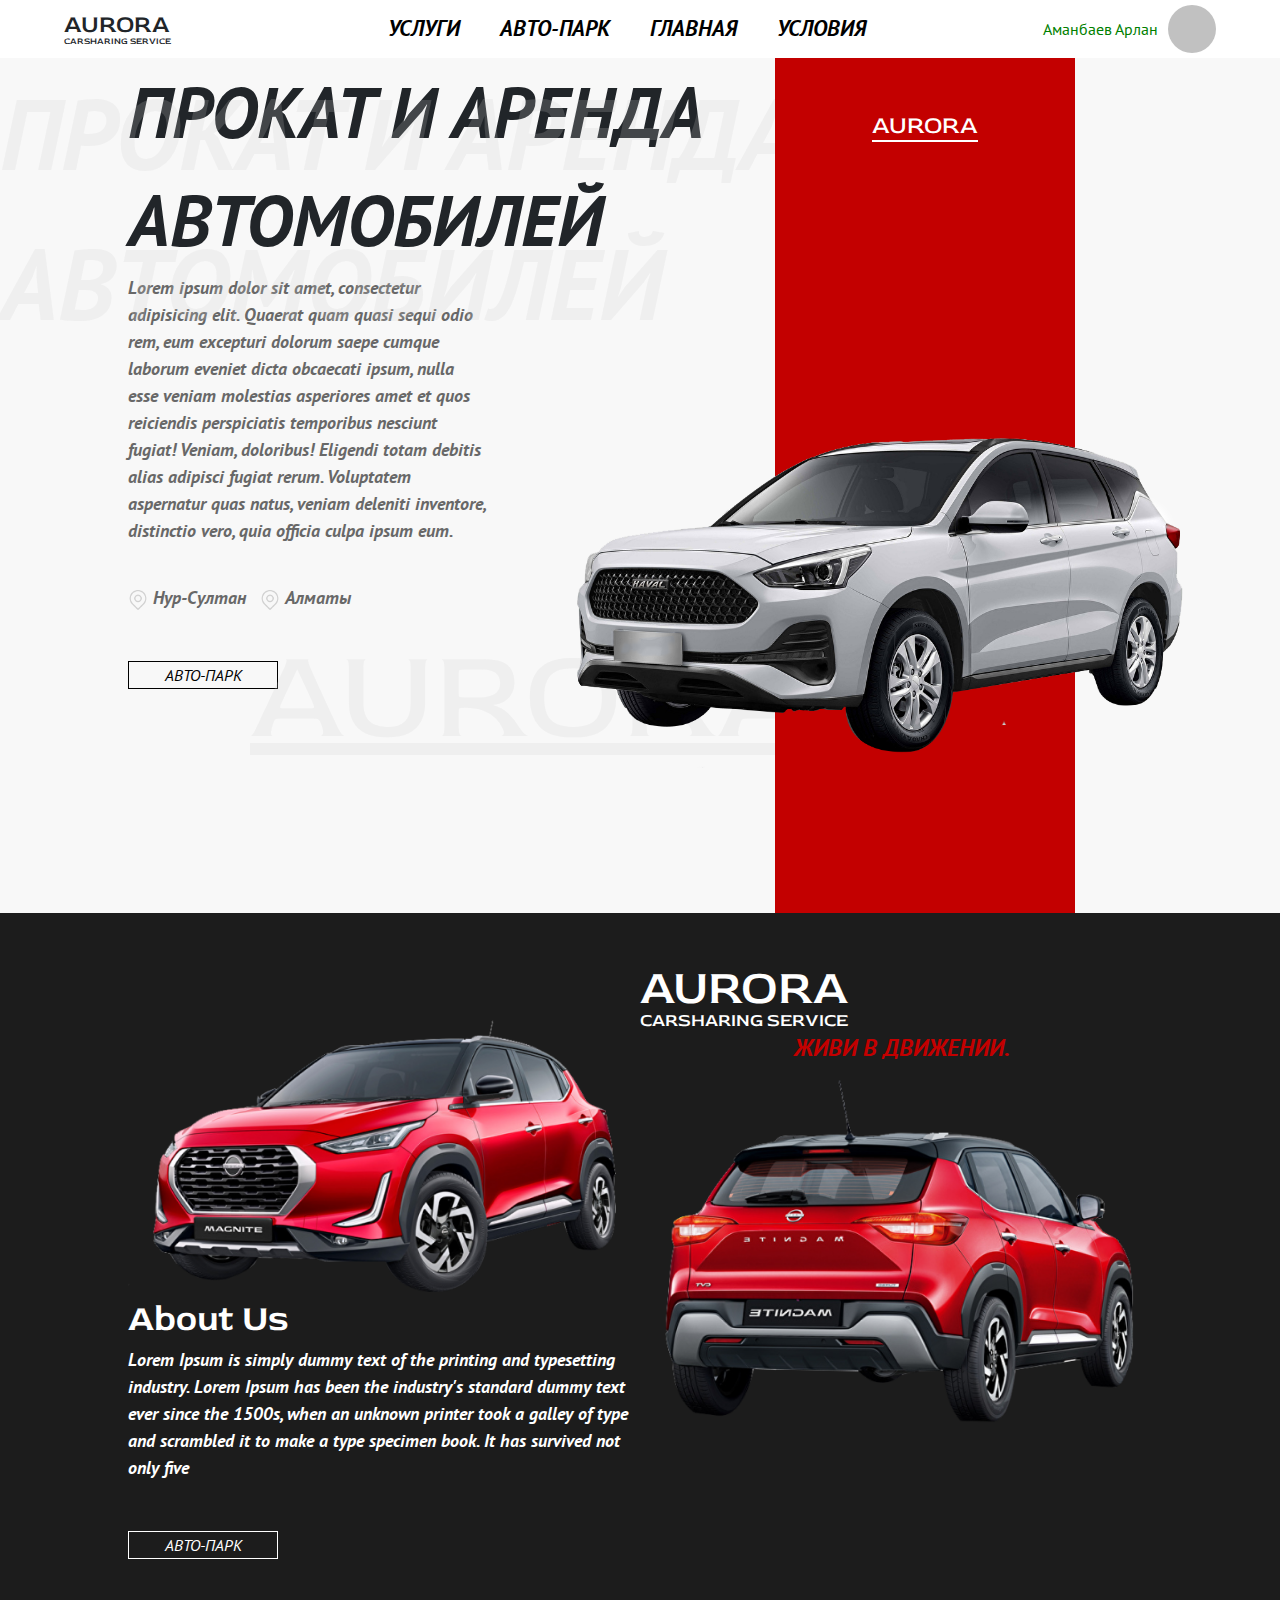
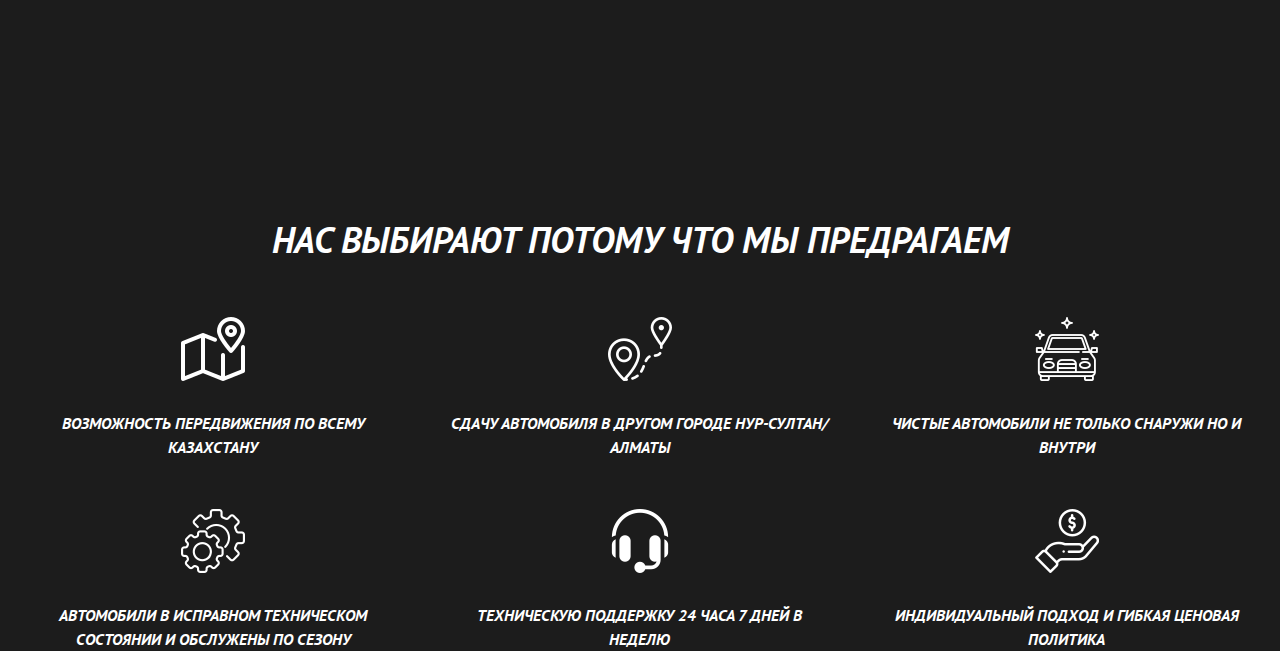
==== index.html @ 346b3619 "first commit" ====
<!DOCTYPE html>
<html lang="en">

<head>
    <meta charset="UTF-8">
    <meta name="viewport" content="width=device-width, initial-scale=1.0">
    <meta http-equiv="X-UA-Compatible" content="ie=edge">
    <title>Главная - AURORA.kz</title>
    <!-- bootstrap  -->
    <link rel="stylesheet" href="https://stackpath.bootstrapcdn.com/bootstrap/4.5.2/css/bootstrap.min.css"
        integrity="sha384-JcKb8q3iqJ61gNV9KGb8thSsNjpSL0n8PARn9HuZOnIxN0hoP+VmmDGMN5t9UJ0Z" crossorigin="anonymous">
    <!-- bootstrap  -->
    <!-- fonts  -->
    <link rel="preconnect" href="https://fonts.gstatic.com">
    <link href="https://fonts.googleapis.com/css2?family=Red+Rose:wght@300;400;500;600;700&display=swap"
        rel="stylesheet">
    <!-- fonts  -->
    <!-- jquery  -->
    <script src="https://code.jquery.com/jquery-3.6.0.min.js"
        integrity="sha256-/xUj+3OJU5yExlq6GSYGSHk7tPXikynS7ogEvDej/m4=" crossorigin="anonymous"></script>
    <!-- jquery  -->
    <link rel="stylesheet" href="css/header-footer.css">
    <link rel="stylesheet" href="css/main.css">


    <link rel="icon" type="image/png" href="./media/favicon.png" />
</head>

<body>
    <header class="headerBody">
        <div class="head-footContainer">
            <div class="header">

                <div class="headerLogo" onclick="location.href='index.html'">
                    <span class="logoTitle">AURORA</span>
                    <span class="logoTitle logoSpan">CARSHARING SERVICE</span>
                </div>

                <div class="headerMenu">
                    <ul class="menuItems">
                        <a class="menuItem">УСЛУГИ</a>
                        <a class="menuItem" href='autopark.html'>АВТО-ПАРК</a>
                        <a class="menuItem" href="index.html">ГЛАВНАЯ</a>
                        <a class="menuItem">УСЛОВИЯ</a>
                    </ul>
                </div>

                <div class="headerUser">
                    <span class="headerUserName">Аманбаев Арлан</span>
                    <div class="userAvatar"></div>
                </div>

            </div>
        </div>
    </header>

    <div class="introBackground">
        <span class="backgroundSpan">ПРОКАТ И АРЕНДА АВТОМОБИЛЕЙ</span>
        <span class="backgroundLogo">AURORA</span>
        <div class="Container">
            <div class="intro">
                <div class="introBody">
                    <div class="introContentBody">
                        <span class="introTitle">
                            ПРОКАТ И АРЕНДА <br> АВТОМОБИЛЕЙ
                        </span>
                        <span class="introText">
                            Lorem ipsum dolor sit amet, consectetur adipisicing elit. Quaerat quam quasi sequi odio rem,
                            eum
                            excepturi dolorum saepe cumque laborum eveniet dicta obcaecati ipsum, nulla esse veniam
                            molestias asperiores amet et quos reiciendis perspiciatis temporibus nesciunt fugiat!
                            Veniam,
                            doloribus! Eligendi totam debitis alias adipisci fugiat rerum. Voluptatem aspernatur quas
                            natus,
                            veniam deleniti inventore, distinctio vero, quia officia culpa ipsum eum.
                        </span>
                        <div class="cities">
                            <img src="./media/icons/geo.png" alt="" class="geoIcon"><span
                                class="introCity">Нур-Султан</span>
                            <img src="./media/icons/geo.png" alt="" class="geoIcon"><span
                                class="introCity">Алматы</span>
                        </div>
                        <button class="blackButton">АВТО-ПАРК</button>
                    </div>





                </div>

                <div class="introIllustartions">
                    <div class="redLine">
                        <div class="redLineLogoBody">
                            <span class="redLineLogo">AURORA</span>
                        </div>
                        <img src="media/cars/intro_car.png" alt="" class="introCar">
                    </div>



                </div>
            </div>
        </div>


        <div class="aboutUsBlock">
            <div class="Container">
                <div class="aboutUsContentBody">
                    <div class="aboutUsLeftBox">
                        <img src="./media/cars/nissan_magnite.png" alt="" class="aboutUsLeftIll">
                        <span class="aboutUsTitle">About Us</span>
                        <span class="introText" style="color: white;">Lorem Ipsum is simply dummy text of the printing
                            and
                            typesetting industry. Lorem Ipsum has been the industry's standard
                            dummy text ever since the 1500s, when an unknown
                            printer took a galley of type and scrambled it to make
                            a type specimen book. It has survived not only five </span>
                        <button class="whiteButton">АВТО-ПАРК</button>
                    </div>
                    <div class="aboutUsRightBox">
                        <div class="headerLogo aboutUsLogo" style="margin-top: 10%">
                            <span class="logoTitle aboutUslogoTitle">AURORA</span>
                            <span class="logoTitle logoSpan aboutUslogoSpan">CARSHARING SERVICE</span>
                        </div>
                        <div class="aboutUsLosung">
                            ЖИВИ В ДВИЖЕНИИ.
                        </div>
                        <img src="./media/cars/nissan_magnite_back.png" alt="" class="aboutUsLeftIll">
                    </div>
                </div>
            </div>
        </div>


        <div class="whyUsBlock">
            <span class="whyUsTitle">НАС ВЫБИРАЮТ ПОТОМУ ЧТО МЫ ПРЕДРАГАЕМ </span>

            <div class="whyUsBlocks">
                <div class="whyUsBox">
                    <img class='whyUsBlockImg' src="./media/icons/map.png" alt="">
                    <span class="whyUsBlockSpan">ВОЗМОЖНОСТЬ ПЕРЕДВИЖЕНИЯ ПО ВСЕМУ КАЗАХСТАНУ</span>
                </div>
                <div class="whyUsBox">
                    <img class='whyUsBlockImg' src="./media/icons/distance.png" alt="">
                    <span class="whyUsBlockSpan">СДАЧУ АВТОМОБИЛЯ
                        В ДРУГОМ ГОРОДЕ
                        НУР-СУЛТАН/АЛМАТЫ</span>
                </div>
                <div class="whyUsBox">
                    <img class='whyUsBlockImg' src="./media/icons/car-wash.png" alt="">
                    <span class="whyUsBlockSpan">ЧИСТЫЕ АВТОМОБИЛИ
                        НЕ ТОЛЬКО СНАРУЖИ
                        НО И ВНУТРИ</span>
                </div>
                <div class="whyUsBox">
                    <img class='whyUsBlockImg' src="./media/icons/settings.png" alt="">
                    <span class="whyUsBlockSpan">АВТОМОБИЛИ В ИСПРАВНОМ
                        ТЕХНИЧЕСКОМ СОСТОЯНИИ
                        И ОБСЛУЖЕНЫ ПО СЕЗОНУ </span>
                </div>
                <div class="whyUsBox">
                    <img class='whyUsBlockImg' src="./media/icons/headphones.png" alt="">
                    <span class="whyUsBlockSpan">ТЕХНИЧЕСКУЮ ПОДДЕРЖКУ
                        24 ЧАСА 7 ДНЕЙ В НЕДЕЛЮ</span>
                </div>
                <div class="whyUsBox">
                    <img class='whyUsBlockImg' src="./media/icons/hand.png" alt="">
                    <span class="whyUsBlockSpan">ИНДИВИДУАЛЬНЫЙ ПОДХОД
                            И ГИБКАЯ ЦЕНОВАЯ
                            ПОЛИТИКА</span>
                </div>
            </div>
        </div>
    </div>
    </div>

</body>

</html>
---- css/header-footer.css ----
/* fonts  */

@font-face {
    font-family: 'PT Sans Bold'; 
    src: url(../fonts/PT_Sans/PTSans-Bold.ttf); 
}
@font-face {
    font-family: 'PT Sans Bold Italic'; 
    src: url(../fonts/PT_Sans/PTSans-BoldItalic.ttf); 
}
@font-face {
    font-family: 'PT Sans Italic'; 
    src: url(../fonts/PT_Sans/PTSans-Italic.ttf); 
}
@font-face {
    font-family: 'PT Sans'; 
    src: url(../fonts/PT_Sans/PTSans-Regular.ttf); 
}
/* fonts  */
/* header  */
.head-footContainer{
    width: 90%;
    margin: 0 auto;
}
.headerBody{
    box-shadow: 0px 4px 4px rgba(0, 0, 0, 0.13);
    width: 100%;
    height: auto;
    z-index: +2;
}
.header{
    display: flex;
    justify-content: space-between;
    align-items: center;
    padding: 5px 0;
    
}

.logoTitle{
    font-size: 24px;
    font-family: 'Red Rose', cursive;
    font-weight: 500;
    margin: 0;
}
.logoSpan{
    font-size: 9px;
}
.headerLogo{
    display: flex;
    flex-direction: column;
    line-height: 1;
    cursor: pointer;
}
.menuItems{
    display: flex;
    margin: 0;
}
.headerMenu{
    display: flex;
    align-items: center;
}
.menuItem{
    font-size: 22px;
    padding: 5px 20px; 
    list-style: none;
    color: black;
    font-family: 'PT Sans Bold Italic';
    border-bottom: rgba(0, 0, 0, 0) 1px solid;
}
.menuItem:hover{
    color: #c30000;
    border-bottom: #c1c1c1;
    transition: 0.4s;
    text-decoration: none;
    border-bottom: #c30000 1px solid;
}
.activeMenuItem{
    color: #c30000;
    border-bottom: #c30000 1px solid;
}
.activeMenuItem:hover{
    color: black;
    border-bottom: rgba(0, 0, 0, 0) 1px solid;
}
.userAvatar{
    height: 48px;
    width: 48px;
    background-color: #c1c1c1;
    border-radius: 50%;
}
.headerUserName{
    font-family: 'PT Sans';
    color: green;
    padding-right: 10px;
    box-sizing: border-box
}
.headerUser{
    display: flex;
    align-items: center;
}
/* header */



/* footer */
.footer{
    background-color: #1c1c1c;
    width: 100%;
}
.footerLogo{
    position: relative;
    display: flex;
    flex-direction: column;
    line-height: 1;
}
.footerLogoTitle{
    color: white;
    font-size: 48px;
    font-family: 'Red Rose', cursive;
    font-weight: 500;
    margin: 0;
}
.footerLogoSpan{
    color: white;
    font-size: 18px;
    font-family: 'Red Rose', cursive;
    font-weight: 500;
    margin: 0;
}
.sloganSpan{
    position: absolute;
    left: 70px;
    top: 70px;
    color: white;
    font-size: 18px;
    font-family: 'PT Sans Bold Italic';
    font-weight: 500;
    margin: 0;
}
.socialNetworks{
    margin-top: 30px;
}
.soc{
    height: 32px;
    cursor: pointer;
}
/* footer */
---- css/main.css ----
/* fonts  */

@font-face {
    font-family: 'PT Sans Bold'; 
    src: url(../fonts/PT_Sans/PTSans-Bold.ttf); 
}
@font-face {
    font-family: 'PT Sans Bold Italic'; 
    src: url(../fonts/PT_Sans/PTSans-BoldItalic.ttf); 
}
@font-face {
    font-family: 'PT Sans Italic'; 
    src: url(../fonts/PT_Sans/PTSans-Italic.ttf); 
}
@font-face {
    font-family: 'PT Sans'; 
    src: url(../fonts/PT_Sans/PTSans-Regular.ttf); 
}
/* fonts  */

.introBackground{
    width: 100%;

    background: #F8F8F8;
}
.introContentBody{
    display: flex;
    flex-direction: column;
    width: 100%;
}
.Container{
    width: 80%;
    margin: 0 auto;
}
.introBody{
    width: 70%;
    display: flex;
}
.introContentBody{
    width: 100%;
}
.introIllustartions{
    width: 50%;
    height: auto;
    position: relative;
}
.introTitle{
    font-family: 'PT Sans Bold Italic'; 
    font-size: 72px;
    width: 100%;
}
.introText{
    width: 100%;
    font-family: 'PT Sans Bold Italic';
    font-size: 18px;
    color: #686868;
    width: 60%;
}
.redLine{
    left: 50px;
    width: 300px;
    height: 95vh;
    background: #c30000;
    position: relative;
}
.intro{
    display: flex;
}
.introCar{
    position: absolute;
    width: 800px;
    top: 250px;
    right: -200px;
}
.redLineLogo{
    color: white;
    font-size: 24px;
    font-family: 'Red Rose', cursive;
    border-bottom: 2px solid white;
}
.redLineLogoBody{
    padding-top: 50px;
    width: 100%;
    text-align: center;
}
.backgroundSpan{
    position: absolute;
    font-family: 'PT Sans Bold Italic'; 
    color: rgba(206, 206, 206, 0.2);
    font-size: 100px;
    right: 0;
}
.backgroundLogo{
    position: absolute;
    font-family: 'Red Rose', cursive; 
    color: rgba(206, 206, 206, 0.2);
    text-decoration: underline;
    font-size: 128px;
    left: 250px;
    top: 600px;
}
.cities{
    margin-top: 40px;
}
.introCity{
    width: 100%;
    font-family: 'PT Sans Bold Italic';
    font-size: 18px;
    color: #686868;
    width: 60%;
    padding-right: 10px;
}
.geoIcon{
    height: 20px;
    margin-right: 5px;
}
.blackButton{
    font-family: 'PT Sans Italic';
    background: transparent;
    border: 1px black solid;
    width: 150px;
    margin-top: 50px;
    transition: 0.3s;
}
.blackButton:hover{
    width: 150px;
    color: white;
    background: #c30000;
    border: #c30000 1px solid;
    transition: 0.3s;
}

/* about us */

.aboutUsBlock{
    width: 100%;
    height: 100vh;
    background: #1C1C1C;
}
.aboutUsContentBody{
    height: 100%;
    width: 100%;
    display: flex;
    justify-content: space-between;
}
.aboutUsLeftBox{
    width: 50%;
    margin-top: 10%;
}
.aboutUsRightBox{
    width: 50%;
}
.aboutUsTitle{
    color: white;
    font-family: 'Red Rose', cursive; 
    display: block;
    font-weight: 600;
    font-size: 36px;
}

.whiteButton{
    display: block;
    font-family: 'PT Sans Italic';
    background: transparent;
    border: 1px white solid;
    color: white;
    width: 150px;
    margin-top: 50px;
    transition: 0.3s;
}

.whiteButton:hover{
    width: 150px;
    color: white;
    background: #c30000;
    border: #c30000 1px solid;
    transition: 0.3s;
}
.aboutUsLogo{
    color: white;
}
.aboutUslogoTitle{
    font-size: 48px;
}
.aboutUslogoSpan{
    font-size: 18px;
}
.aboutUsLosung{
    color: #c30000;
    font-family: 'PT Sans Bold Italic';
    font-size: 24px;
    display: flex;
    margin-left: 30%;
}
.aboutUsLeftIll{
    width: 100%;
}

/* why Us  */

.whyUsBlock{
    width: 100%;
    height: auto;
    background: #1C1C1C;
    text-align: center;
}

.whyUsTitle{
    color: white;
    font-family: 'PT Sans Bold Italic';
    font-size: 36px;
}
.whyUsBlocks{
    display: flex;
    justify-content: space-around;
    flex-wrap: wrap;
}
.whyUsBox{
    width: 30%;
    display: flex;
    flex-direction: column;
    align-items: center;
    word-wrap: break-word;
    margin-top: 50px;
}
.whyUsBlockImg{
    width: 64px;
}
.whyUsBlockSpan{
    margin-top: 30px;
    color: white;
    font-family: 'PT Sans Bold Italic';
}
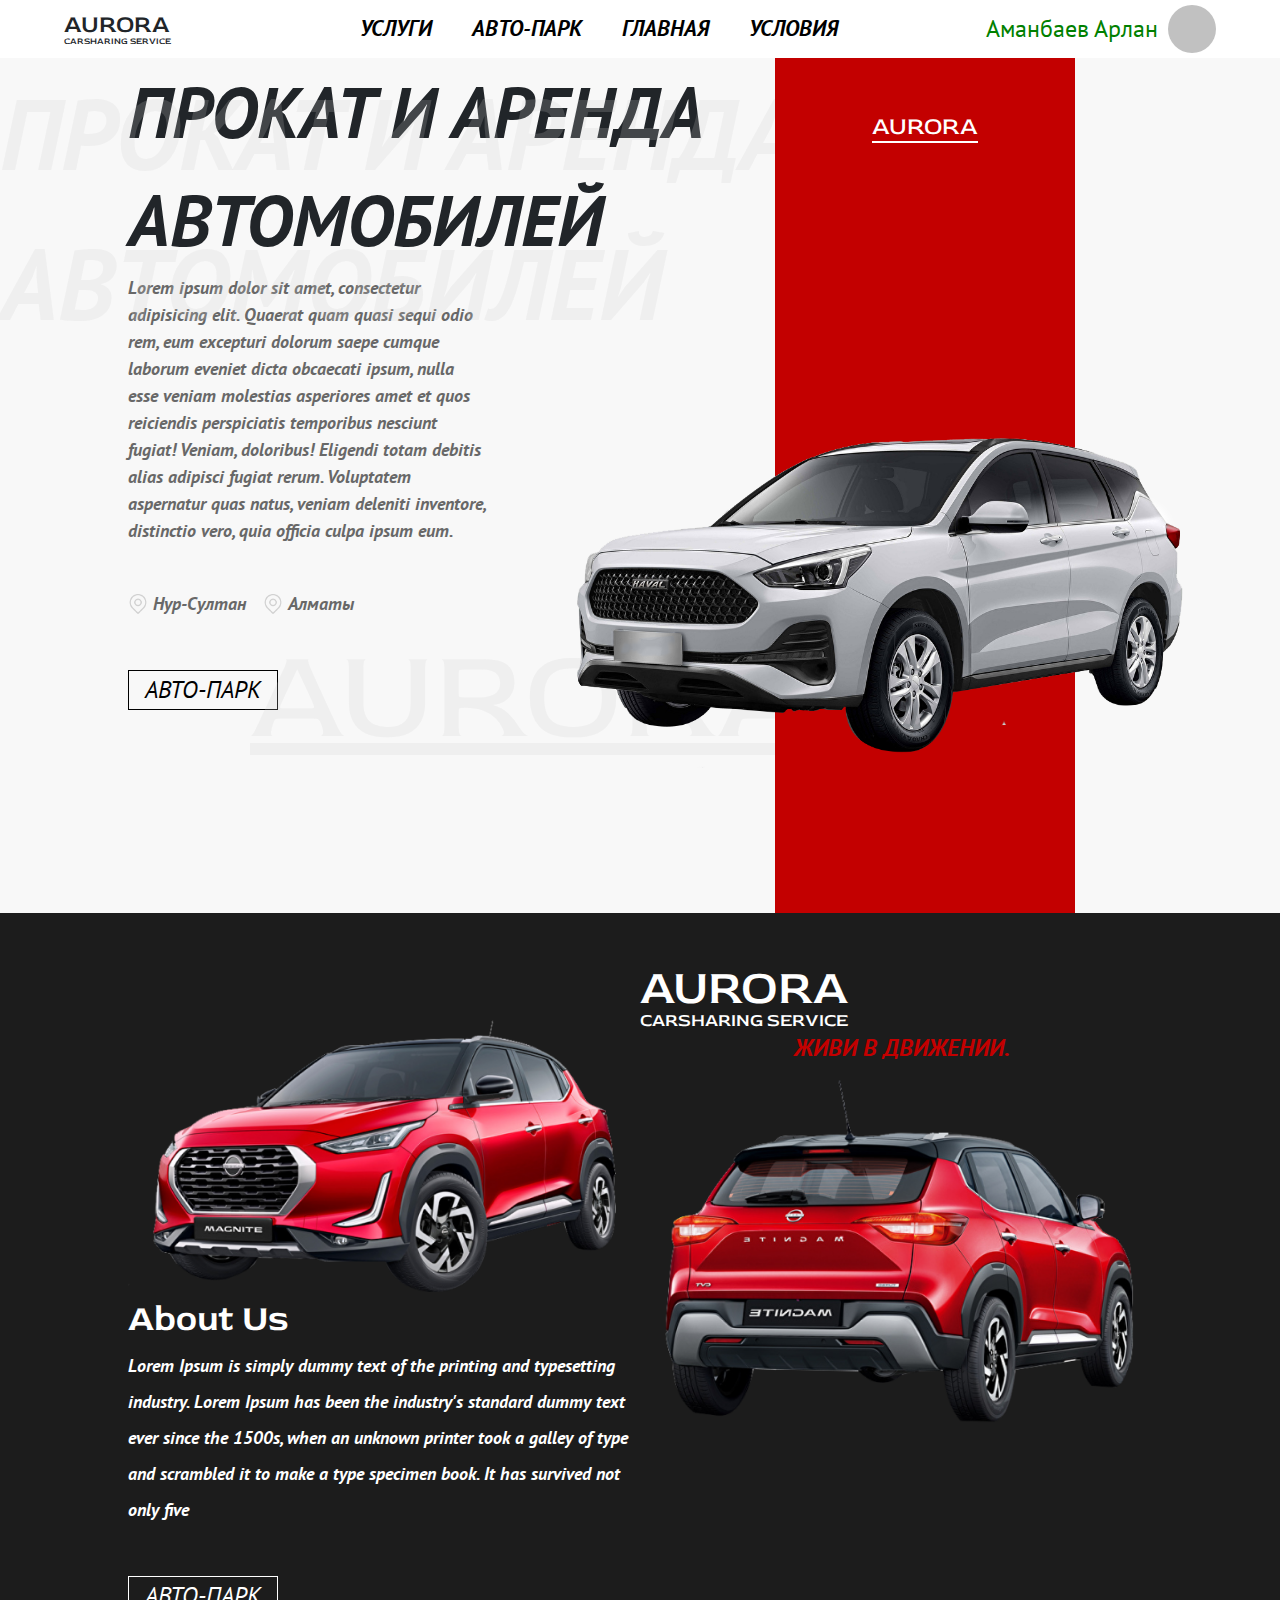
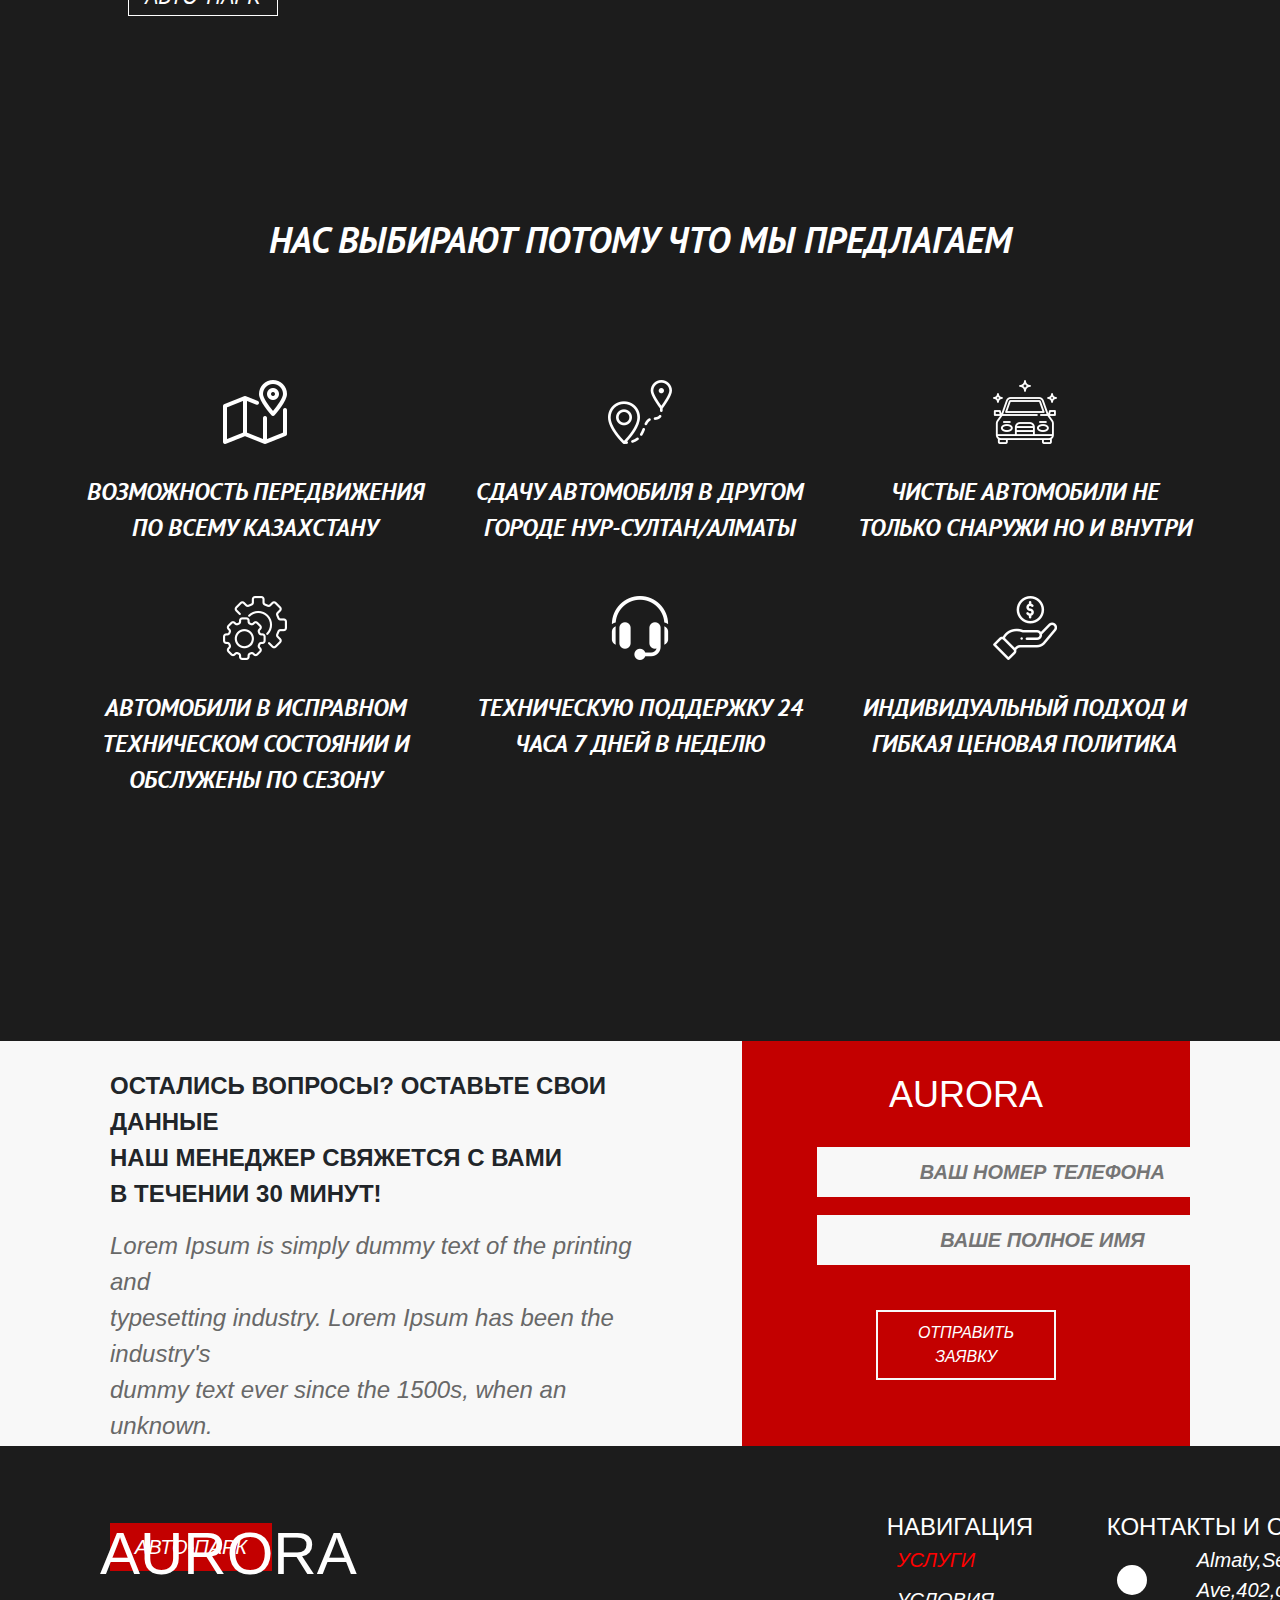
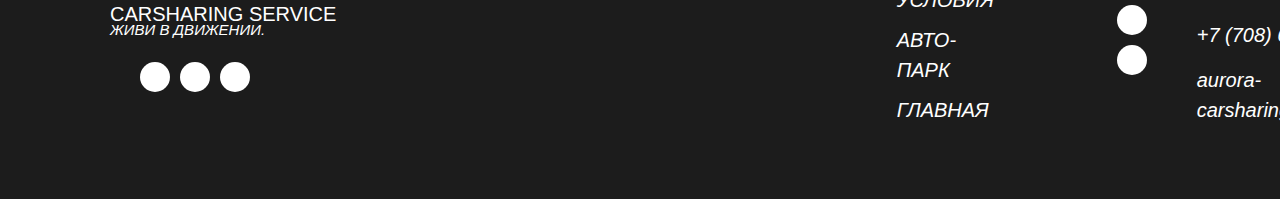
==== commit f3d4685e: "Add files via upload" ====
--- a/index.html
+++ b/index.html
@@ -21,6 +21,8 @@
     <!-- jquery  -->
     <link rel="stylesheet" href="css/header-footer.css">
     <link rel="stylesheet" href="css/main.css">
+    <link rel="stylesheet" href="carsSharingMainpart.css">
+    <link rel="stylesheet" href="carSharingfooter.css">
 
 
     <link rel="icon" type="image/png" href="./media/favicon.png" />
@@ -38,10 +40,10 @@
 
                 <div class="headerMenu">
                     <ul class="menuItems">
-                        <a class="menuItem">УСЛУГИ</a>
+                        <a  href = "carSharingService.html" class="menuItem">УСЛУГИ</a>
                         <a class="menuItem" href='autopark.html'>АВТО-ПАРК</a>
                         <a class="menuItem" href="index.html">ГЛАВНАЯ</a>
-                        <a class="menuItem">УСЛОВИЯ</a>
+                        <a href  = "carSharingCondition.html" class="menuItem">УСЛОВИЯ</a>
                     </ul>
                 </div>
 
@@ -134,7 +136,7 @@
 
 
         <div class="whyUsBlock">
-            <span class="whyUsTitle">НАС ВЫБИРАЮТ ПОТОМУ ЧТО МЫ ПРЕДРАГАЕМ </span>
+            <span class="whyUsTitle">НАС ВЫБИРАЮТ ПОТОМУ ЧТО МЫ ПРЕДЛАГАЕМ </span>
 
             <div class="whyUsBlocks">
                 <div class="whyUsBox">
@@ -172,6 +174,93 @@
                 </div>
             </div>
         </div>
+
+
+        <div class="mainend">
+            <div class="questions">
+                <p class="p1"><b>ОСТАЛИСЬ ВОПРОСЫ? ОСТАВЬТЕ СВОИ ДАННЫЕ <br>
+                        НАШ МЕНЕДЖЕР СВЯЖЕТСЯ С ВАМИ<br>
+                        В ТЕЧЕНИИ 30 МИНУТ!</b>
+    
+                </p>
+                <p class="p2"><i>Lorem Ipsum is simply dummy text of the printing and <br>
+                        typesetting industry. Lorem Ipsum has been the industry's<br>
+                        dummy text ever since the 1500s, when an unknown.</i>
+    
+                </p>
+                <button class="autopbtn"><i>АВТО-ПАРК</i> </button>
+            </div>
+    
+            <div class="request">
+    
+                <div class="rinner">
+                    <p class="aurora">AURORA</p>
+                    <input type="text" class="input" placeholder="ВАШ НОМЕР ТЕЛЕФОНА"><br>
+                    <input type="text" class="input" placeholder="ВАШЕ ПОЛНОЕ ИМЯ"><br>
+                    <button class="rbtn">ОТПРАВИТЬ ЗАЯВКУ</button>
+                </div>
+    
+            </div>
+        </div>
+
+
+
+        <div  class="black">
+            <div class="first">
+                <div class="h1_h3">
+                    <p class="big">AURORA</p>
+                    <p class="medium">CARSHARING SERVICE</p> 
+                </div>
+            
+                <p class="small">ЖИВИ В ДВИЖЕНИИ.</p>
+                <div class="logo">
+                    <div class="insta_white">
+                        <img class="insta" src="./media/img/instagram (1).png" alt="">
+                    </div>
+                    <div class="face_white">
+                        <img class="face" src="./media/img/facebook (1).png" alt="">
+                    </div>
+                    <div class="twit_white">
+                        <img class="twit" src="./media/img/twitter (1).png" alt="">
+                    </div>
+                    
+                </div>
+            </div>
+            <div class="navigate">
+                <p class="navigation">НАВИГАЦИЯ</p>
+                <div class="ssylki">
+                    <ul class="otmena_tochek">
+                        <li class="usluga"><a class="red"  href="№">УСЛУГИ</a></li>
+                        <li class="uslovia"><a class="white"   href="#">УСЛОВИЯ</a></li>
+                        <li class="avto_park"><a class="white"  href="#">АВТО-ПАРК</a></li>
+                        <li class="glavnaya"><a class="white"  href="#">ГЛАВНАЯ</a></li>
+                    </ul>
+                </div>
+            </div>
+            <div class="contacts_connection">
+                <p class="contact">КОНТАКТЫ И СВЯЗЬ</p>
+                <div class="address">
+                    <div class="logo_2">
+                        <div class="gis_white">
+                            <img class="gis" src="./media/img/address.png" alt="">
+                        </div>
+                        <div class="tele_white">
+                            <img class="telephone" src="./media/img/call.png" alt="">
+                        </div>
+                        <div class="post_white">
+                            <img class="post" src="./media/img/mail.png" alt="">
+                        </div>
+                        
+                    </div>
+                    <ul class="vse_dannye">
+                        <li class="mesto">Almaty,Seifullina Ave,402,office 322</li>
+                        <li class="phone">+7 (708) 615 7439</li>
+                        <li class="e_mail">aurora-carsharing@gmail.com</li>
+                    </ul>
+                </div>
+            </div>
+            <iframe  src="https://yandex.ru/map-widget/v1/?um=constructor%3Aac625a8419bfc5564fcfa5083b0fc7af624daf5daecb3460c1b9795e56455622&amp;source=constructor" width="350" height="200" frameborder="0"></iframe>
+        </div>
     </div>
     </div>
 
--- a/css/header-footer.css
+++ b/css/header-footer.css
@@ -20,6 +20,7 @@
 /* header  */
 .head-footContainer{
     width: 90%;
+    background-color: rgb(255, 255, 255);
     margin: 0 auto;
 }
 .headerBody{
@@ -29,6 +30,7 @@
     z-index: +2;
 }
 .header{
+    
     display: flex;
     justify-content: space-between;
     align-items: center;
--- a/css/main.css
+++ b/css/main.css
@@ -203,6 +203,8 @@
     height: auto;
     background: #1C1C1C;
     text-align: center;
+    padding-bottom:20vh;
+    
 }
 
 .whyUsTitle{
@@ -214,6 +216,8 @@
     display: flex;
     justify-content: space-around;
     flex-wrap: wrap;
+    padding:7vh;
+    
 }
 .whyUsBox{
     width: 30%;
--- a/carsSharingMainpart.css
+++ b/carsSharingMainpart.css
@@ -0,0 +1,84 @@
+body {
+    font-family: Arial, Helvetica, sans-serif;
+}
+
+.mainend {
+    display: flex;
+
+    
+    height: 45vh;
+    width: 100%;
+    background-color: #F8F8F8;
+}
+
+.questions {
+    width: 45%;
+    padding: 3vh;
+    text-align: left;
+    font-size: 24px;
+    margin:auto;
+}
+
+.p2 {
+    color: #686868;
+}
+
+.autopbtn {
+    margin-top: 7vh;
+    color: white;
+    padding: 1vh;
+    width: 18vh;
+    font-style: italic;
+    font-size: 20px;
+    border: transparent;
+    background-color: #C30000;
+}
+
+.request {
+   margin-right:10vh;
+    width: 35%;
+    padding: 3vh;
+    text-align: center;
+    background-color: #C30000;
+    
+
+}
+
+.rinner {
+    width: 80%;
+    margin: auto;
+}
+
+.aurora {
+    color: white;
+    font-size: 36px;
+    font-family: Verdana, Geneva, Tahoma, sans-serif;
+    text-align: center;
+}
+
+.input {
+    text-align: center;
+    width: 50vh;
+    padding: 1vh;
+    margin: 1vh;
+    background-color: #F8F8F8;
+    font-weight: bold;
+    font-style: italic;
+    border: thin;
+    font-size: 20px;
+   
+    border: 1px solid transparent;
+
+}
+
+.rbtn {
+    margin-top: 4vh;
+    width: 20vh;
+    padding: 1vh;
+    font-style: italic;
+    font-size: 16px;
+    border: 2px solid #F8F8F8;
+    color:white;
+    background-color: transparent;
+
+}--- a/carSharingfooter.css
+++ b/carSharingfooter.css
@@ -0,0 +1,213 @@
+body{
+    font-family: Arial, Helvetica, sans-serif;
+    font-size: 1.5em;
+}
+div.black{
+    display: flex;
+    width: 100%;
+    height: auto;
+    background-color:#1C1C1C;
+    padding-top:7vh;
+    padding-bottom:10vh;
+}
+.fisrt{
+    display: block;
+    width: 390px;
+    
+}
+.h1_h3{
+    display: block;
+    
+    height: 60px;
+}
+p.big{
+    display: flex;
+    font-size: 60px;
+    /* padding-top: 50px; */
+    padding-left: 100px;
+    color: white;
+    margin-bottom: 0%;
+}
+p.medium{
+  
+    padding-left: 110px;
+    color: white;
+    width:100%;
+    font-size: 20px;
+}
+p.small{
+    margin-top: 50px;
+    font-size: 15px;
+    
+    width:100%;
+    color: white;
+    margin-left: 110px;
+    font-style: italic;
+}
+.logo{
+    display: flex;
+    /* padding: 10px; */
+    margin-left: 140px;
+    margin-top: 20px;
+}
+.insta{
+    justify-content: center;
+    padding-top: 3px;
+    padding-left: 3px;
+}
+.face{
+    justify-content: center;
+    padding-top: 3px;
+    padding-left: 3px;
+}
+.twit{
+    justify-content: center;
+    padding-top: 3px;
+    padding-left: 3px;
+}
+.insta_white{
+    width: 30px;
+    height: 30px;
+    border-radius: 100%;
+    background-color: #fff;
+    margin-right: 10px;
+}
+.face_white{
+    width: 30px;
+    height: 30px;
+    border-radius: 100%;
+    background-color: #fff;
+    margin-right: 10px;
+}
+.twit_white{
+    width: 30px;
+    height: 30px;
+    border-radius: 100%;
+    background-color: #fff;
+}
+.navigate{
+    display: block;
+    margin-left: 500px;
+    
+    width: 150px;
+    height: 180px;
+    
+}
+.navigation{
+    margin-bottom: 0%;
+    margin-left: 30px;
+    color: white;
+}
+
+ul.otmena_tochek{
+    list-style-type: none;
+    font-size: 20px;
+    font-style: italic;
+}
+li{
+  color: #fff;
+}
+a{
+    text-decoration: none;
+}
+li.usluga{
+   margin-bottom:10px ;
+   color: red;
+}
+li.uslovia{
+    margin-bottom: 10px;
+}
+li.avto_park{
+    margin-bottom: 10px;
+}
+a.red{
+    color: red;
+}
+a.white{
+    color: white;
+}
+.contacts_connection{
+    display: block;
+    margin-left: 100px;
+   
+    width: 250px;
+    height: 180px;
+}
+.contact{
+    color: white;
+    margin-bottom: 0%;
+    /* margin-left: 30px; */
+}
+.address{
+    display: flex;
+   
+}
+ul.vse_dannye{
+    list-style-type: none;
+    font-size: 20px;
+    font-style: italic;
+    width: 260px;
+    height: 100px;
+
+    
+}
+.mesto{
+    margin-bottom: 15px;
+    margin-left: 0%;
+    
+}
+.phone{
+    margin-bottom: 15px;
+    
+}
+
+.logo_2{
+    display: flex;
+    margin-top: 20px;
+    flex-direction: column;
+    padding-left: 10px;
+}
+.gis_white{
+    width: 30px;
+    height: 30px;
+    border-radius: 100%;
+    background-color: #fff;
+    margin-right: 10px;
+    margin-bottom: 10px;
+}
+.gis{
+    justify-content: center;
+    padding-top: 3px;
+    padding-left: 3px;
+    
+}
+.tele_white{
+    width: 30px;
+    height: 30px;
+    border-radius: 100%;
+    background-color: #fff;
+    margin-right: 10px;
+    margin-bottom: 10px;
+}
+.telephone{
+    justify-content: center;
+    padding-top: 3px;
+    padding-left: 3px;
+}
+.post_white{
+    width: 30px;
+    height: 30px;
+    border-radius: 100%;
+    background-color: #fff;
+    margin-right: 10px;
+    
+}
+.post{
+    justify-content: center;
+    padding-top: 3px;
+    padding-left: 3px;
+}
+iframe{
+    
+    margin-left: 60px;
+}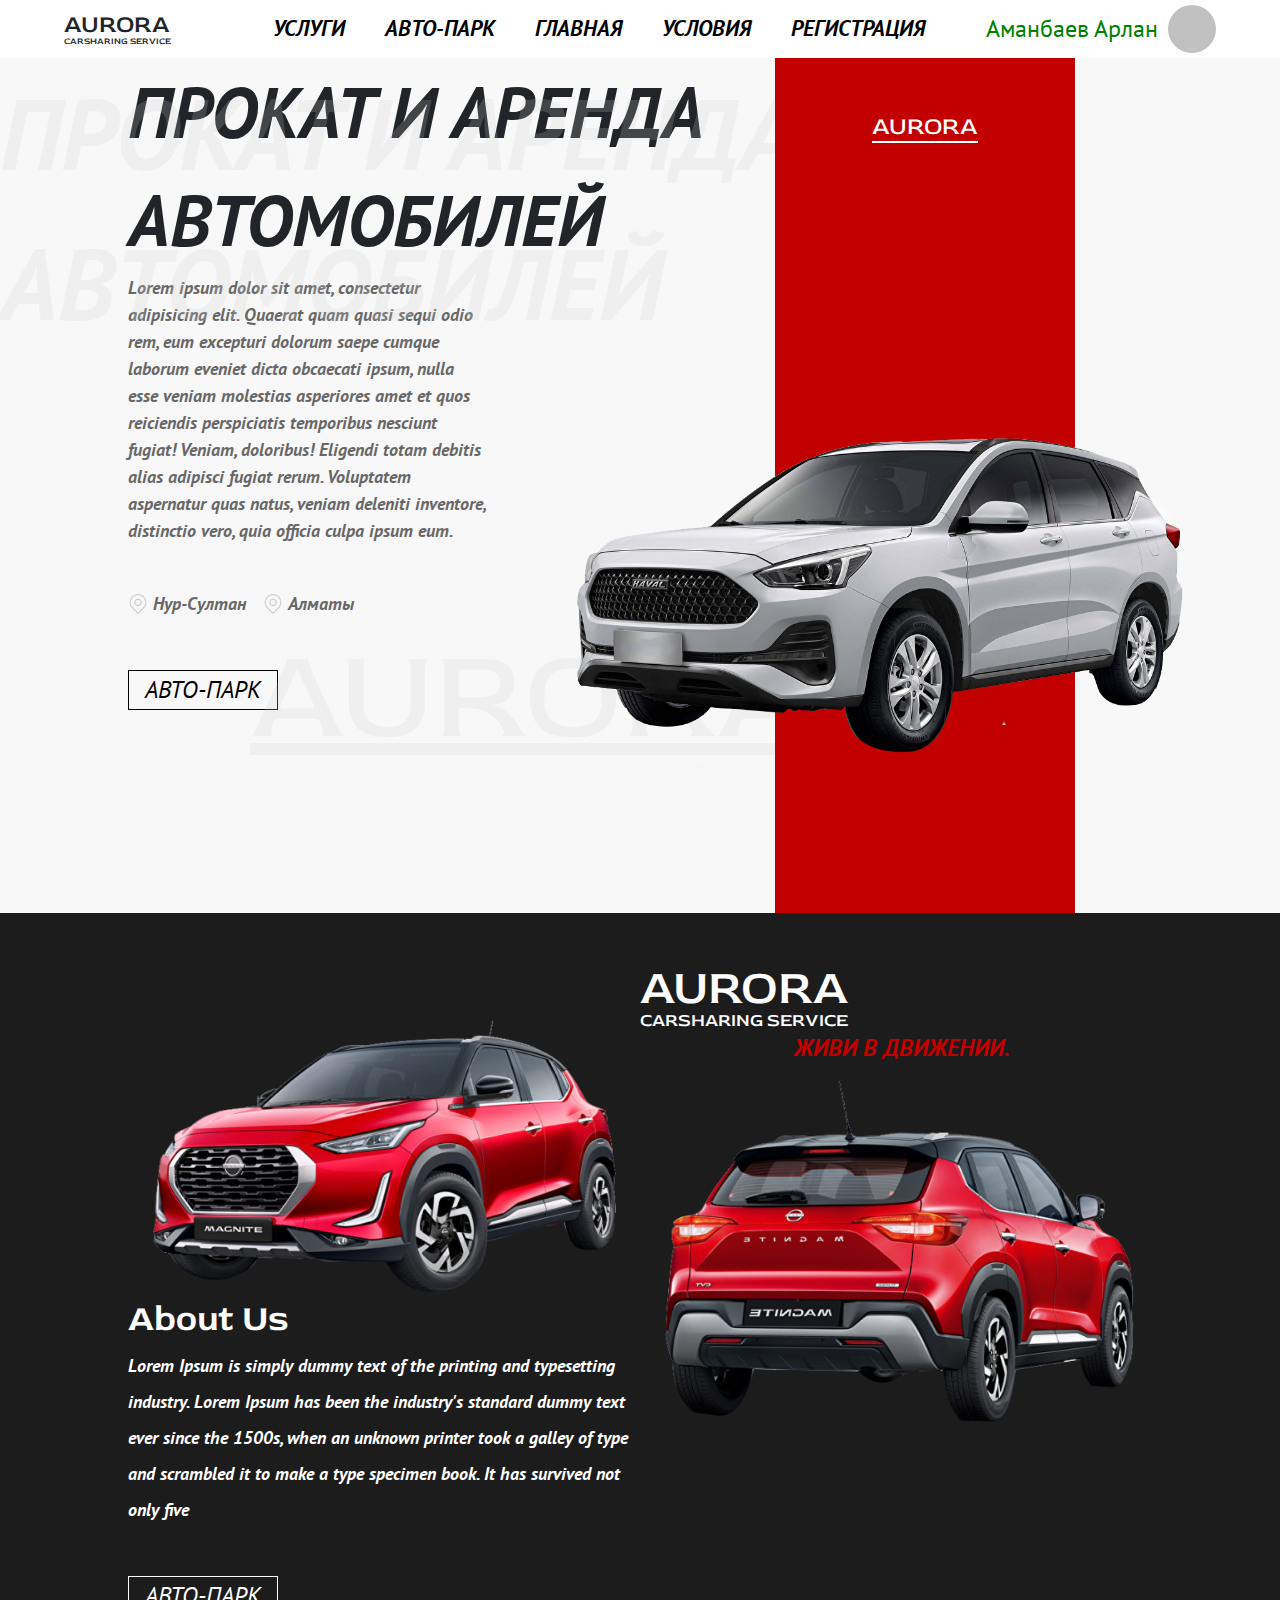
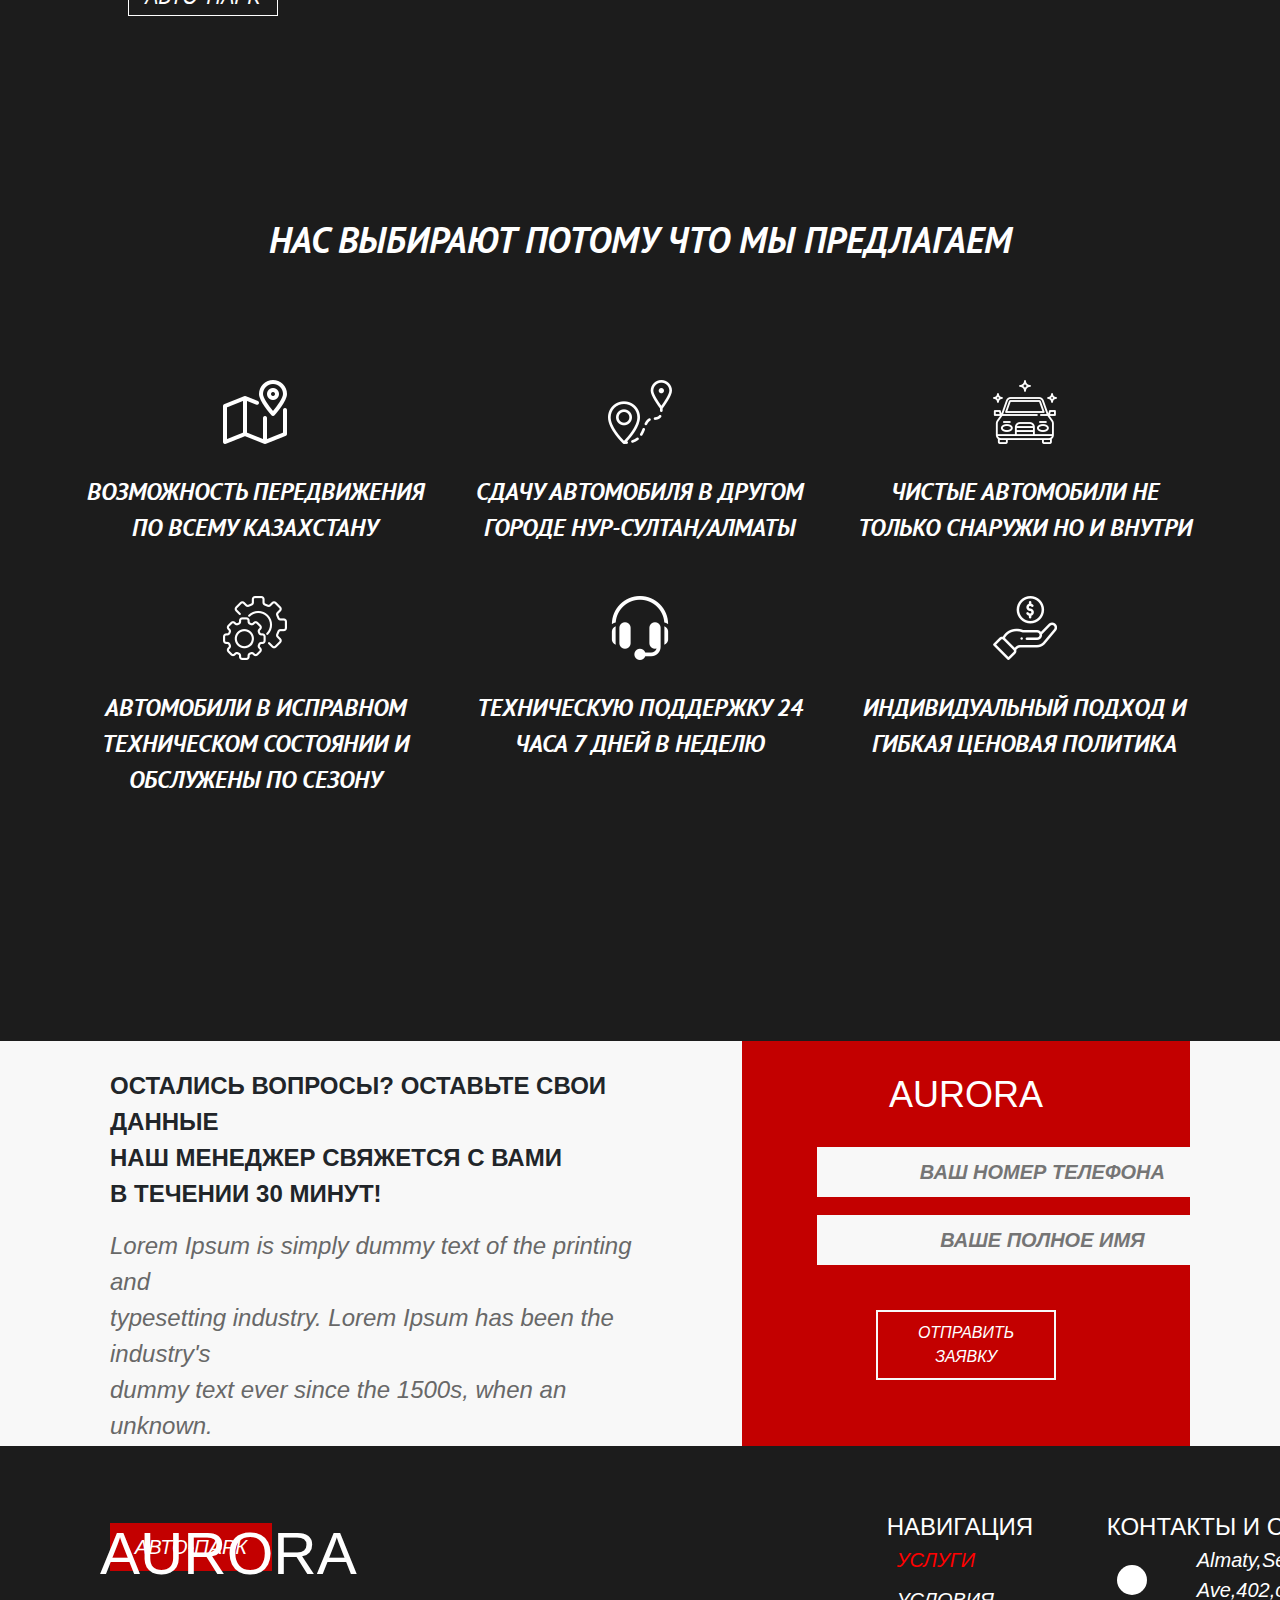
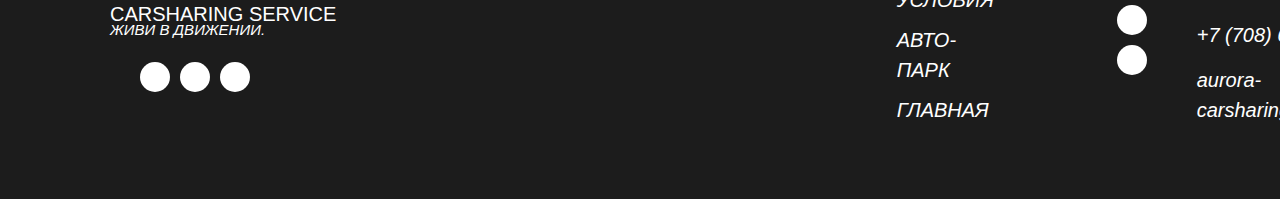
==== commit 0631a166: "Add files via upload" ====
--- a/index.html
+++ b/index.html
@@ -21,6 +21,7 @@
     <!-- jquery  -->
     <link rel="stylesheet" href="css/header-footer.css">
     <link rel="stylesheet" href="css/main.css">
+
     <link rel="stylesheet" href="carsSharingMainpart.css">
     <link rel="stylesheet" href="carSharingfooter.css">
 
@@ -44,7 +45,10 @@
                         <a class="menuItem" href='autopark.html'>АВТО-ПАРК</a>
                         <a class="menuItem" href="index.html">ГЛАВНАЯ</a>
                         <a href  = "carSharingCondition.html" class="menuItem">УСЛОВИЯ</a>
+                        <a href  = "carSharingform.html" class="menuItem">РЕГИСТРАЦИЯ</a>
+
                     </ul>
+                    
                 </div>
 
                 <div class="headerUser">
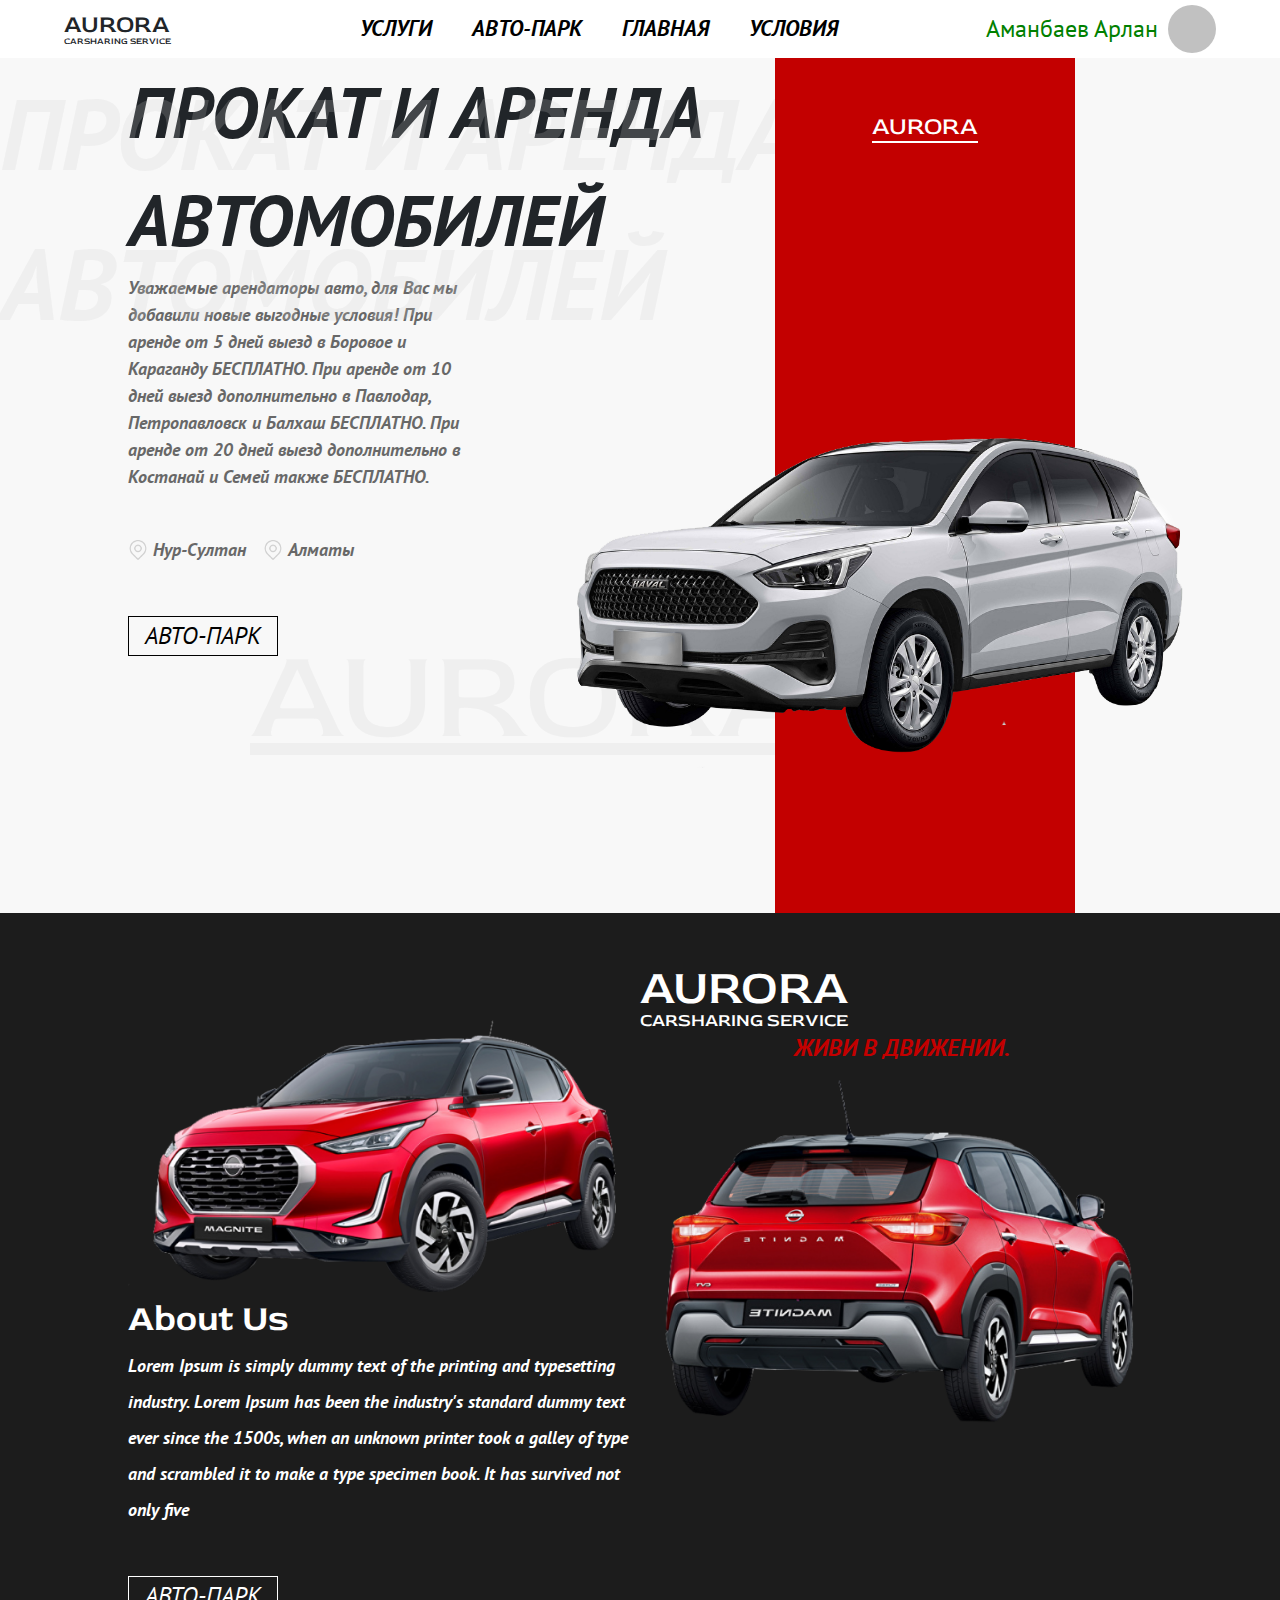
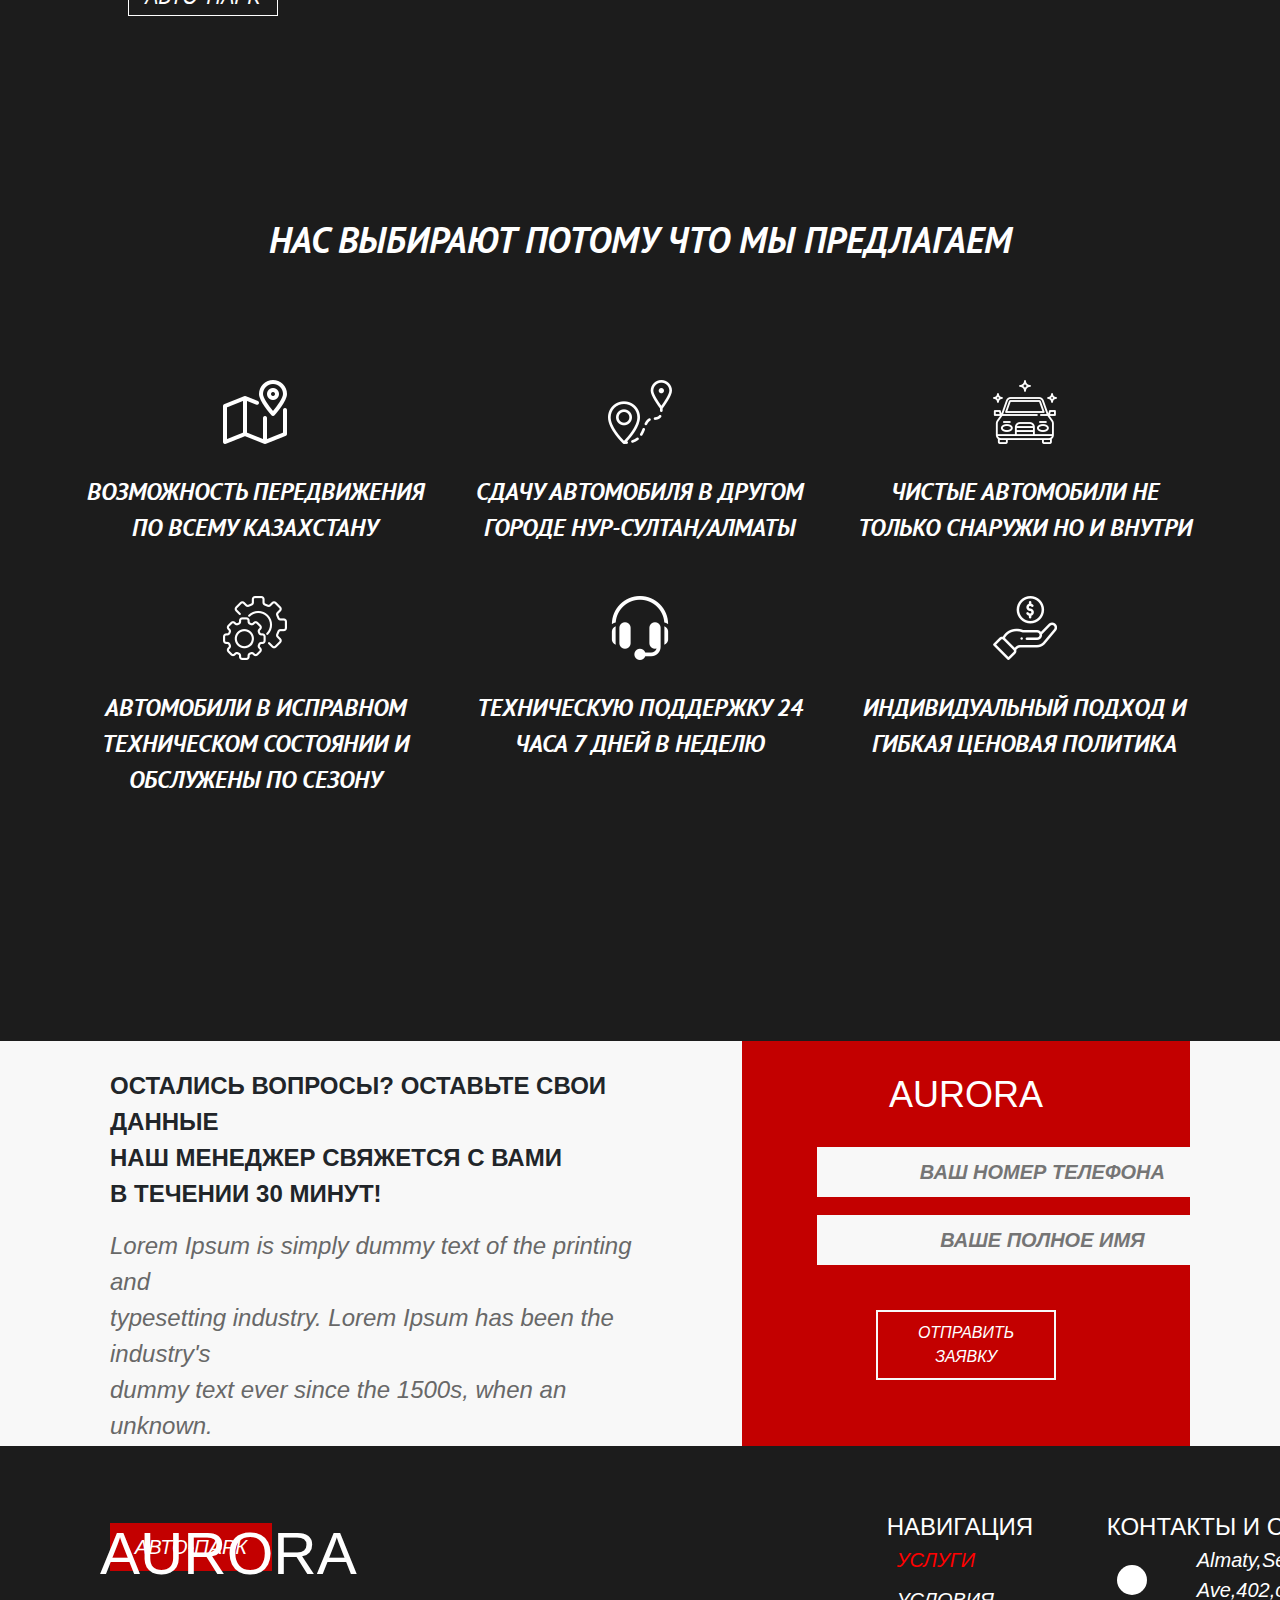
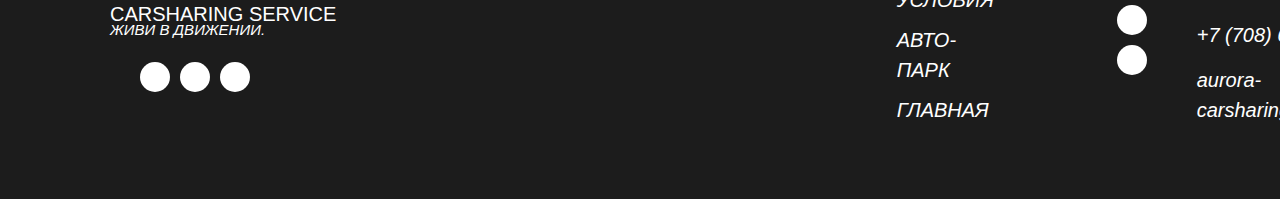
==== commit 56408627: "Add files via upload" ====
--- a/index.html
+++ b/index.html
@@ -1,273 +1,271 @@
-<!DOCTYPE html>
-<html lang="en">
-
-<head>
-    <meta charset="UTF-8">
-    <meta name="viewport" content="width=device-width, initial-scale=1.0">
-    <meta http-equiv="X-UA-Compatible" content="ie=edge">
-    <title>Главная - AURORA.kz</title>
-    <!-- bootstrap  -->
-    <link rel="stylesheet" href="https://stackpath.bootstrapcdn.com/bootstrap/4.5.2/css/bootstrap.min.css"
-        integrity="sha384-JcKb8q3iqJ61gNV9KGb8thSsNjpSL0n8PARn9HuZOnIxN0hoP+VmmDGMN5t9UJ0Z" crossorigin="anonymous">
-    <!-- bootstrap  -->
-    <!-- fonts  -->
-    <link rel="preconnect" href="https://fonts.gstatic.com">
-    <link href="https://fonts.googleapis.com/css2?family=Red+Rose:wght@300;400;500;600;700&display=swap"
-        rel="stylesheet">
-    <!-- fonts  -->
-    <!-- jquery  -->
-    <script src="https://code.jquery.com/jquery-3.6.0.min.js"
-        integrity="sha256-/xUj+3OJU5yExlq6GSYGSHk7tPXikynS7ogEvDej/m4=" crossorigin="anonymous"></script>
-    <!-- jquery  -->
-    <link rel="stylesheet" href="css/header-footer.css">
-    <link rel="stylesheet" href="css/main.css">
-
-    <link rel="stylesheet" href="carsSharingMainpart.css">
-    <link rel="stylesheet" href="carSharingfooter.css">
-
-
-    <link rel="icon" type="image/png" href="./media/favicon.png" />
-</head>
-
-<body>
-    <header class="headerBody">
-        <div class="head-footContainer">
-            <div class="header">
-
-                <div class="headerLogo" onclick="location.href='index.html'">
-                    <span class="logoTitle">AURORA</span>
-                    <span class="logoTitle logoSpan">CARSHARING SERVICE</span>
-                </div>
-
-                <div class="headerMenu">
-                    <ul class="menuItems">
-                        <a  href = "carSharingService.html" class="menuItem">УСЛУГИ</a>
-                        <a class="menuItem" href='autopark.html'>АВТО-ПАРК</a>
-                        <a class="menuItem" href="index.html">ГЛАВНАЯ</a>
-                        <a href  = "carSharingCondition.html" class="menuItem">УСЛОВИЯ</a>
-                        <a href  = "carSharingform.html" class="menuItem">РЕГИСТРАЦИЯ</a>
-
-                    </ul>
-                    
-                </div>
-
-                <div class="headerUser">
-                    <span class="headerUserName">Аманбаев Арлан</span>
-                    <div class="userAvatar"></div>
-                </div>
-
-            </div>
-        </div>
-    </header>
-
-    <div class="introBackground">
-        <span class="backgroundSpan">ПРОКАТ И АРЕНДА АВТОМОБИЛЕЙ</span>
-        <span class="backgroundLogo">AURORA</span>
-        <div class="Container">
-            <div class="intro">
-                <div class="introBody">
-                    <div class="introContentBody">
-                        <span class="introTitle">
-                            ПРОКАТ И АРЕНДА <br> АВТОМОБИЛЕЙ
-                        </span>
-                        <span class="introText">
-                            Lorem ipsum dolor sit amet, consectetur adipisicing elit. Quaerat quam quasi sequi odio rem,
-                            eum
-                            excepturi dolorum saepe cumque laborum eveniet dicta obcaecati ipsum, nulla esse veniam
-                            molestias asperiores amet et quos reiciendis perspiciatis temporibus nesciunt fugiat!
-                            Veniam,
-                            doloribus! Eligendi totam debitis alias adipisci fugiat rerum. Voluptatem aspernatur quas
-                            natus,
-                            veniam deleniti inventore, distinctio vero, quia officia culpa ipsum eum.
-                        </span>
-                        <div class="cities">
-                            <img src="./media/icons/geo.png" alt="" class="geoIcon"><span
-                                class="introCity">Нур-Султан</span>
-                            <img src="./media/icons/geo.png" alt="" class="geoIcon"><span
-                                class="introCity">Алматы</span>
-                        </div>
-                        <button class="blackButton">АВТО-ПАРК</button>
-                    </div>
-
-
-
-
-
-                </div>
-
-                <div class="introIllustartions">
-                    <div class="redLine">
-                        <div class="redLineLogoBody">
-                            <span class="redLineLogo">AURORA</span>
-                        </div>
-                        <img src="media/cars/intro_car.png" alt="" class="introCar">
-                    </div>
-
-
-
-                </div>
-            </div>
-        </div>
-
-
-        <div class="aboutUsBlock">
-            <div class="Container">
-                <div class="aboutUsContentBody">
-                    <div class="aboutUsLeftBox">
-                        <img src="./media/cars/nissan_magnite.png" alt="" class="aboutUsLeftIll">
-                        <span class="aboutUsTitle">About Us</span>
-                        <span class="introText" style="color: white;">Lorem Ipsum is simply dummy text of the printing
-                            and
-                            typesetting industry. Lorem Ipsum has been the industry's standard
-                            dummy text ever since the 1500s, when an unknown
-                            printer took a galley of type and scrambled it to make
-                            a type specimen book. It has survived not only five </span>
-                        <button class="whiteButton">АВТО-ПАРК</button>
-                    </div>
-                    <div class="aboutUsRightBox">
-                        <div class="headerLogo aboutUsLogo" style="margin-top: 10%">
-                            <span class="logoTitle aboutUslogoTitle">AURORA</span>
-                            <span class="logoTitle logoSpan aboutUslogoSpan">CARSHARING SERVICE</span>
-                        </div>
-                        <div class="aboutUsLosung">
-                            ЖИВИ В ДВИЖЕНИИ.
-                        </div>
-                        <img src="./media/cars/nissan_magnite_back.png" alt="" class="aboutUsLeftIll">
-                    </div>
-                </div>
-            </div>
-        </div>
-
-
-        <div class="whyUsBlock">
-            <span class="whyUsTitle">НАС ВЫБИРАЮТ ПОТОМУ ЧТО МЫ ПРЕДЛАГАЕМ </span>
-
-            <div class="whyUsBlocks">
-                <div class="whyUsBox">
-                    <img class='whyUsBlockImg' src="./media/icons/map.png" alt="">
-                    <span class="whyUsBlockSpan">ВОЗМОЖНОСТЬ ПЕРЕДВИЖЕНИЯ ПО ВСЕМУ КАЗАХСТАНУ</span>
-                </div>
-                <div class="whyUsBox">
-                    <img class='whyUsBlockImg' src="./media/icons/distance.png" alt="">
-                    <span class="whyUsBlockSpan">СДАЧУ АВТОМОБИЛЯ
-                        В ДРУГОМ ГОРОДЕ
-                        НУР-СУЛТАН/АЛМАТЫ</span>
-                </div>
-                <div class="whyUsBox">
-                    <img class='whyUsBlockImg' src="./media/icons/car-wash.png" alt="">
-                    <span class="whyUsBlockSpan">ЧИСТЫЕ АВТОМОБИЛИ
-                        НЕ ТОЛЬКО СНАРУЖИ
-                        НО И ВНУТРИ</span>
-                </div>
-                <div class="whyUsBox">
-                    <img class='whyUsBlockImg' src="./media/icons/settings.png" alt="">
-                    <span class="whyUsBlockSpan">АВТОМОБИЛИ В ИСПРАВНОМ
-                        ТЕХНИЧЕСКОМ СОСТОЯНИИ
-                        И ОБСЛУЖЕНЫ ПО СЕЗОНУ </span>
-                </div>
-                <div class="whyUsBox">
-                    <img class='whyUsBlockImg' src="./media/icons/headphones.png" alt="">
-                    <span class="whyUsBlockSpan">ТЕХНИЧЕСКУЮ ПОДДЕРЖКУ
-                        24 ЧАСА 7 ДНЕЙ В НЕДЕЛЮ</span>
-                </div>
-                <div class="whyUsBox">
-                    <img class='whyUsBlockImg' src="./media/icons/hand.png" alt="">
-                    <span class="whyUsBlockSpan">ИНДИВИДУАЛЬНЫЙ ПОДХОД
-                            И ГИБКАЯ ЦЕНОВАЯ
-                            ПОЛИТИКА</span>
-                </div>
-            </div>
-        </div>
-
-
-        <div class="mainend">
-            <div class="questions">
-                <p class="p1"><b>ОСТАЛИСЬ ВОПРОСЫ? ОСТАВЬТЕ СВОИ ДАННЫЕ <br>
-                        НАШ МЕНЕДЖЕР СВЯЖЕТСЯ С ВАМИ<br>
-                        В ТЕЧЕНИИ 30 МИНУТ!</b>
-    
-                </p>
-                <p class="p2"><i>Lorem Ipsum is simply dummy text of the printing and <br>
-                        typesetting industry. Lorem Ipsum has been the industry's<br>
-                        dummy text ever since the 1500s, when an unknown.</i>
-    
-                </p>
-                <button class="autopbtn"><i>АВТО-ПАРК</i> </button>
-            </div>
-    
-            <div class="request">
-    
-                <div class="rinner">
-                    <p class="aurora">AURORA</p>
-                    <input type="text" class="input" placeholder="ВАШ НОМЕР ТЕЛЕФОНА"><br>
-                    <input type="text" class="input" placeholder="ВАШЕ ПОЛНОЕ ИМЯ"><br>
-                    <button class="rbtn">ОТПРАВИТЬ ЗАЯВКУ</button>
-                </div>
-    
-            </div>
-        </div>
-
-
-
-        <div  class="black">
-            <div class="first">
-                <div class="h1_h3">
-                    <p class="big">AURORA</p>
-                    <p class="medium">CARSHARING SERVICE</p> 
-                </div>
-            
-                <p class="small">ЖИВИ В ДВИЖЕНИИ.</p>
-                <div class="logo">
-                    <div class="insta_white">
-                        <img class="insta" src="./media/img/instagram (1).png" alt="">
-                    </div>
-                    <div class="face_white">
-                        <img class="face" src="./media/img/facebook (1).png" alt="">
-                    </div>
-                    <div class="twit_white">
-                        <img class="twit" src="./media/img/twitter (1).png" alt="">
-                    </div>
-                    
-                </div>
-            </div>
-            <div class="navigate">
-                <p class="navigation">НАВИГАЦИЯ</p>
-                <div class="ssylki">
-                    <ul class="otmena_tochek">
-                        <li class="usluga"><a class="red"  href="№">УСЛУГИ</a></li>
-                        <li class="uslovia"><a class="white"   href="#">УСЛОВИЯ</a></li>
-                        <li class="avto_park"><a class="white"  href="#">АВТО-ПАРК</a></li>
-                        <li class="glavnaya"><a class="white"  href="#">ГЛАВНАЯ</a></li>
-                    </ul>
-                </div>
-            </div>
-            <div class="contacts_connection">
-                <p class="contact">КОНТАКТЫ И СВЯЗЬ</p>
-                <div class="address">
-                    <div class="logo_2">
-                        <div class="gis_white">
-                            <img class="gis" src="./media/img/address.png" alt="">
-                        </div>
-                        <div class="tele_white">
-                            <img class="telephone" src="./media/img/call.png" alt="">
-                        </div>
-                        <div class="post_white">
-                            <img class="post" src="./media/img/mail.png" alt="">
-                        </div>
-                        
-                    </div>
-                    <ul class="vse_dannye">
-                        <li class="mesto">Almaty,Seifullina Ave,402,office 322</li>
-                        <li class="phone">+7 (708) 615 7439</li>
-                        <li class="e_mail">aurora-carsharing@gmail.com</li>
-                    </ul>
-                </div>
-            </div>
-            <iframe  src="https://yandex.ru/map-widget/v1/?um=constructor%3Aac625a8419bfc5564fcfa5083b0fc7af624daf5daecb3460c1b9795e56455622&amp;source=constructor" width="350" height="200" frameborder="0"></iframe>
-        </div>
-    </div>
-    </div>
-
-</body>
-
+<!DOCTYPE html>
+<html lang="en">
+
+<head>
+    <meta charset="UTF-8">
+    <meta name="viewport" content="width=device-width, initial-scale=1.0">
+    <meta http-equiv="X-UA-Compatible" content="ie=edge">
+    <title>Главная - AURORA.kz</title>
+    <!-- bootstrap  -->
+    <link rel="stylesheet" href="https://stackpath.bootstrapcdn.com/bootstrap/4.5.2/css/bootstrap.min.css"
+        integrity="sha384-JcKb8q3iqJ61gNV9KGb8thSsNjpSL0n8PARn9HuZOnIxN0hoP+VmmDGMN5t9UJ0Z" crossorigin="anonymous">
+    <!-- bootstrap  -->
+    <!-- fonts  -->
+    <link rel="preconnect" href="https://fonts.gstatic.com">
+    <link href="https://fonts.googleapis.com/css2?family=Red+Rose:wght@300;400;500;600;700&display=swap"
+        rel="stylesheet">
+    <!-- fonts  -->
+    <!-- jquery  -->
+    <script src="https://code.jquery.com/jquery-3.6.0.min.js"
+        integrity="sha256-/xUj+3OJU5yExlq6GSYGSHk7tPXikynS7ogEvDej/m4=" crossorigin="anonymous"></script>
+    <!-- jquery  -->
+    <link rel="stylesheet" href="css/header-footer.css">
+    <link rel="stylesheet" href="css/main.css">
+    <link rel="stylesheet" href="carsSharingMainpart.css">
+    <link rel="stylesheet" href="carSharingfooter.css">
+    <link rel="icon" type="image/png" href="./media/favicon.png" />
+</head>
+
+<body>
+
+    <div class="cart">
+
+    </div>
+
+    <header class="headerBody">
+        <div class="head-footContainer">
+            <div class="header">
+
+                <div class="headerLogo" onclick="location.href='index.html'">
+                    <span class="logoTitle">AURORA</span>
+                    <span class="logoTitle logoSpan">CARSHARING SERVICE</span>
+                </div>
+
+                <div class="headerMenu">
+                    <ul class="menuItems">
+                        <a  href = "carSharingService.html" class="menuItem">УСЛУГИ</a>
+                        <a class="menuItem" href='autopark.html'>АВТО-ПАРК</a>
+                        <a class="menuItem" href="index.html">ГЛАВНАЯ</a>
+                        <a href  = "carSharingCondition.html" class="menuItem">УСЛОВИЯ</a>
+                    </ul>
+                </div>
+
+                <div class="headerUser">
+                    <span class="headerUserName">Аманбаев Арлан</span>
+                    <div class="userAvatar"></div>
+                </div>
+
+            </div>
+        </div>
+    </header>
+
+    <div class="introBackground">
+        <span class="backgroundSpan">ПРОКАТ И АРЕНДА АВТОМОБИЛЕЙ</span>
+        <span class="backgroundLogo">AURORA</span>
+        <div class="Container">
+            <div class="intro">
+                <div class="introBody">
+                    <div class="introContentBody">
+                        <span class="introTitle">
+                            ПРОКАТ И АРЕНДА <br> АВТОМОБИЛЕЙ
+                        </span>
+                        <span class="introText">
+                            Уважаемые арендаторы авто, для Вас мы добавили новые выгодные условия!
+
+При аренде от 5 дней выезд в  Боровое и Караганду БЕСПЛАТНО.
+
+При аренде от 10 дней выезд дополнительно в Павлодар, Петропавловск и Балхаш БЕСПЛАТНО.
+
+При аренде от 20 дней выезд дополнительно в Костанай и Семей также БЕСПЛАТНО.
+                        </span>
+                        <div class="cities">
+                            <img src="./media/icons/geo.png" alt="" class="geoIcon"><span
+                                class="introCity">Нур-Султан</span>
+                            <img src="./media/icons/geo.png" alt="" class="geoIcon"><span
+                                class="introCity">Алматы</span>
+                        </div>
+                        <button class="blackButton" onclick="location.href='autopark.html'">АВТО-ПАРК</button>
+                    </div>
+
+
+
+
+
+                </div>
+
+                <div class="introIllustartions">
+                    <div class="redLine">
+                        <div class="redLineLogoBody">
+                            <span class="redLineLogo">AURORA</span>
+                        </div>
+                        <img src="media/cars/intro_car.png" alt="" class="introCar">
+                    </div>
+
+
+
+                </div>
+            </div>
+        </div>
+
+
+        <div class="aboutUsBlock">
+            <div class="Container">
+                <div class="aboutUsContentBody">
+                    <div class="aboutUsLeftBox">
+                        <img src="./media/cars/nissan_magnite.png" alt="" class="aboutUsLeftIll">
+                        <span class="aboutUsTitle">About Us</span>
+                        <span class="introText" style="color: white;">Lorem Ipsum is simply dummy text of the printing
+                            and
+                            typesetting industry. Lorem Ipsum has been the industry's standard
+                            dummy text ever since the 1500s, when an unknown
+                            printer took a galley of type and scrambled it to make
+                            a type specimen book. It has survived not only five </span>
+                        <button class="whiteButton" onclick="location.href='autopark.html'">АВТО-ПАРК</button>
+                    </div>
+                    <div class="aboutUsRightBox">
+                        <div class="headerLogo aboutUsLogo" style="margin-top: 10%">
+                            <span class="logoTitle aboutUslogoTitle">AURORA</span>
+                            <span class="logoTitle logoSpan aboutUslogoSpan">CARSHARING SERVICE</span>
+                        </div>
+                        <div class="aboutUsLosung">
+                            ЖИВИ В ДВИЖЕНИИ.
+                        </div>
+                        <img src="./media/cars/nissan_magnite_back.png" alt="" class="aboutUsLeftIll">
+                    </div>
+                </div>
+            </div>
+        </div>
+
+
+        <div class="whyUsBlock">
+            <span class="whyUsTitle">НАС ВЫБИРАЮТ ПОТОМУ ЧТО МЫ ПРЕДЛАГАЕМ </span>
+
+            <div class="whyUsBlocks">
+                <div class="whyUsBox">
+                    <img class='whyUsBlockImg' src="./media/icons/map.png" alt="">
+                    <span class="whyUsBlockSpan">ВОЗМОЖНОСТЬ ПЕРЕДВИЖЕНИЯ ПО ВСЕМУ КАЗАХСТАНУ</span>
+                </div>
+                <div class="whyUsBox">
+                    <img class='whyUsBlockImg' src="./media/icons/distance.png" alt="">
+                    <span class="whyUsBlockSpan">СДАЧУ АВТОМОБИЛЯ
+                        В ДРУГОМ ГОРОДЕ
+                        НУР-СУЛТАН/АЛМАТЫ</span>
+                </div>
+                <div class="whyUsBox">
+                    <img class='whyUsBlockImg' src="./media/icons/car-wash.png" alt="">
+                    <span class="whyUsBlockSpan">ЧИСТЫЕ АВТОМОБИЛИ
+                        НЕ ТОЛЬКО СНАРУЖИ
+                        НО И ВНУТРИ</span>
+                </div>
+                <div class="whyUsBox">
+                    <img class='whyUsBlockImg' src="./media/icons/settings.png" alt="">
+                    <span class="whyUsBlockSpan">АВТОМОБИЛИ В ИСПРАВНОМ
+                        ТЕХНИЧЕСКОМ СОСТОЯНИИ
+                        И ОБСЛУЖЕНЫ ПО СЕЗОНУ </span>
+                </div>
+                <div class="whyUsBox">
+                    <img class='whyUsBlockImg' src="./media/icons/headphones.png" alt="">
+                    <span class="whyUsBlockSpan">ТЕХНИЧЕСКУЮ ПОДДЕРЖКУ
+                        24 ЧАСА 7 ДНЕЙ В НЕДЕЛЮ</span>
+                </div>
+                <div class="whyUsBox">
+                    <img class='whyUsBlockImg' src="./media/icons/hand.png" alt="">
+                    <span class="whyUsBlockSpan">ИНДИВИДУАЛЬНЫЙ ПОДХОД
+                            И ГИБКАЯ ЦЕНОВАЯ
+                            ПОЛИТИКА</span>
+                </div>
+            </div>
+        </div>
+
+
+        <div class="mainend">
+            <div class="questions">
+                <p class="p1"><b>ОСТАЛИСЬ ВОПРОСЫ? ОСТАВЬТЕ СВОИ ДАННЫЕ <br>
+                        НАШ МЕНЕДЖЕР СВЯЖЕТСЯ С ВАМИ<br>
+                        В ТЕЧЕНИИ 30 МИНУТ!</b>
+    
+                </p>
+                <p class="p2"><i>Lorem Ipsum is simply dummy text of the printing and <br>
+                        typesetting industry. Lorem Ipsum has been the industry's<br>
+                        dummy text ever since the 1500s, when an unknown.</i>
+    
+                </p>
+                <button class="autopbtn" onclick="location.href='autopark.html'"><i>АВТО-ПАРК</i> </button>
+            </div>
+    
+            <div class="request">
+    
+                <div class="rinner">
+                    <p class="aurora">AURORA</p>
+                    <input type="text" class="input" placeholder="ВАШ НОМЕР ТЕЛЕФОНА"><br>
+                    <input type="text" class="input" placeholder="ВАШЕ ПОЛНОЕ ИМЯ"><br>
+                    <button class="rbtn">ОТПРАВИТЬ ЗАЯВКУ</button>
+                </div>
+    
+            </div>
+        </div>
+
+
+
+        <div  class="black">
+            <div class="first">
+                <div class="h1_h3">
+                    <p class="big">AURORA</p>
+                    <p class="medium">CARSHARING SERVICE</p> 
+                </div>
+            
+                <p class="small">ЖИВИ В ДВИЖЕНИИ.</p>
+                <div class="logo">
+                    <div class="insta_white">
+                        <img class="insta" src="./media/img/instagram (1).png" alt="">
+                    </div>
+                    <div class="face_white">
+                        <img class="face" src="./media/img/facebook (1).png" alt="">
+                    </div>
+                    <div class="twit_white">
+                        <img class="twit" src="./media/img/twitter (1).png" alt="">
+                    </div>
+                    
+                </div>
+            </div>
+            <div class="navigate">
+                <p class="navigation">НАВИГАЦИЯ</p>
+                <div class="ssylki">
+                    <ul class="otmena_tochek">
+                        <li class="usluga"><a class="red"  href="№">УСЛУГИ</a></li>
+                        <li class="uslovia"><a class="white"   href="#">УСЛОВИЯ</a></li>
+                        <li class="avto_park"><a class="white"  href="#">АВТО-ПАРК</a></li>
+                        <li class="glavnaya"><a class="white"  href="#">ГЛАВНАЯ</a></li>
+                    </ul>
+                </div>
+            </div>
+            <div class="contacts_connection">
+                <p class="contact">КОНТАКТЫ И СВЯЗЬ</p>
+                <div class="address">
+                    <div class="logo_2">
+                        <div class="gis_white">
+                            <img class="gis" src="./media/img/address.png" alt="">
+                        </div>
+                        <div class="tele_white">
+                            <img class="telephone" src="./media/img/call.png" alt="">
+                        </div>
+                        <div class="post_white">
+                            <img class="post" src="./media/img/mail.png" alt="">
+                        </div>
+                        
+                    </div>
+                    <ul class="vse_dannye">
+                        <li class="mesto">Almaty,Seifullina Ave,402,office 322</li>
+                        <li class="phone">+7 (708) 615 7439</li>
+                        <li class="e_mail">aurora-carsharing@gmail.com</li>
+                    </ul>
+                </div>
+            </div>
+            <iframe  src="https://yandex.ru/map-widget/v1/?um=constructor%3Aac625a8419bfc5564fcfa5083b0fc7af624daf5daecb3460c1b9795e56455622&amp;source=constructor" width="350" height="200" frameborder="0"></iframe>
+        </div>
+    </div>
+    </div>
+
+</body>
+
 </html>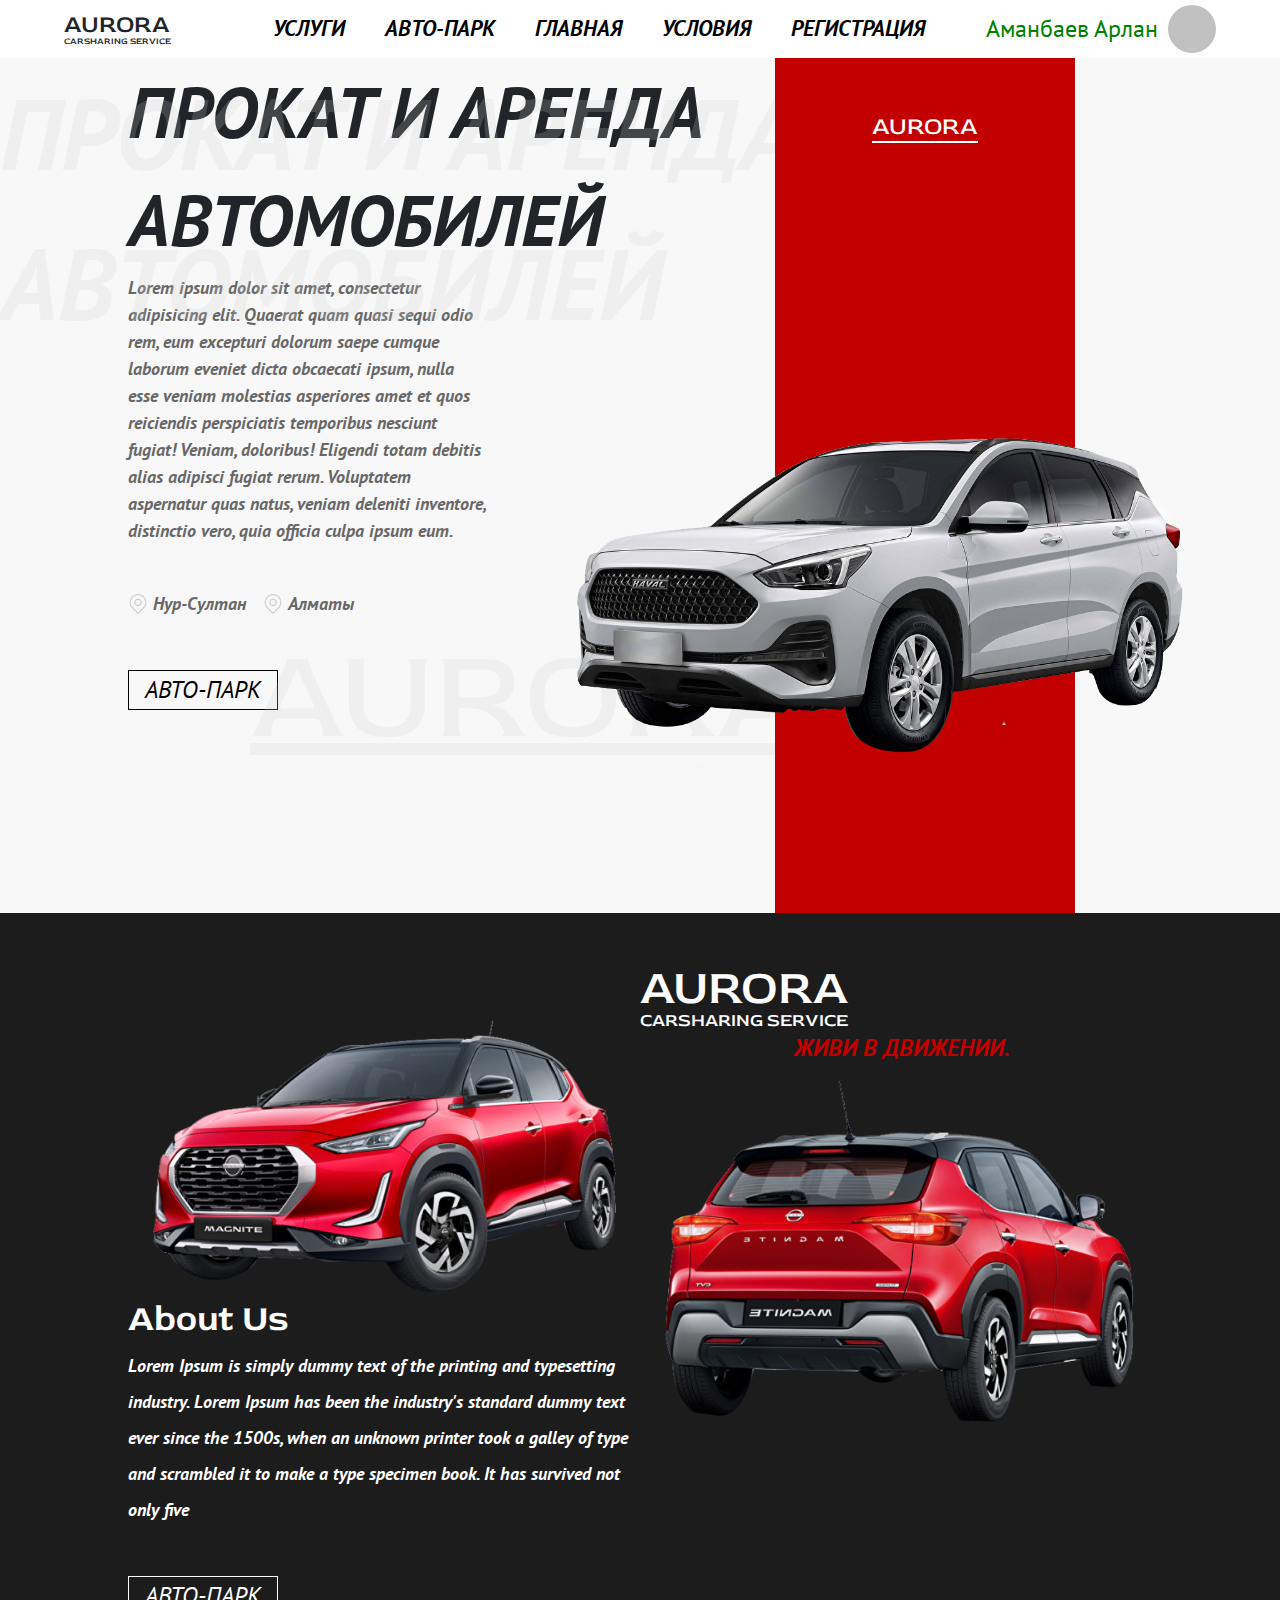
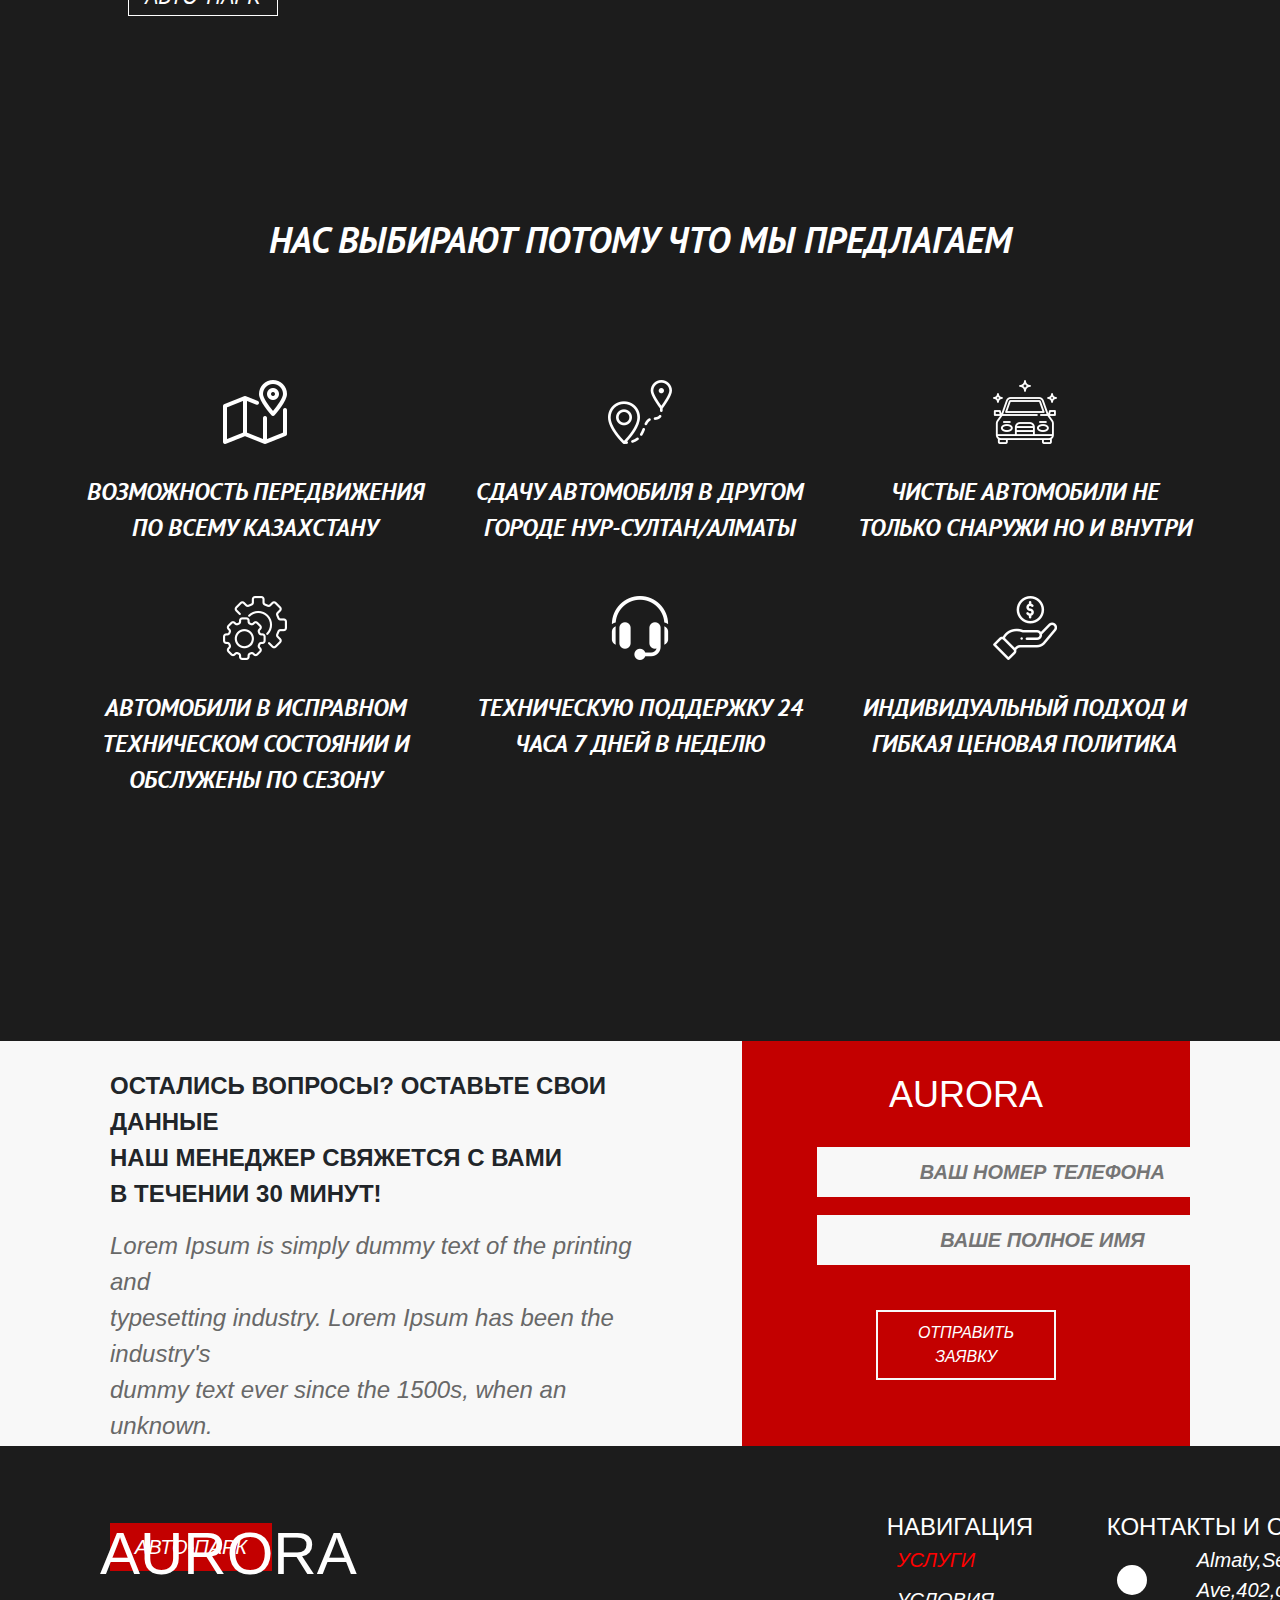
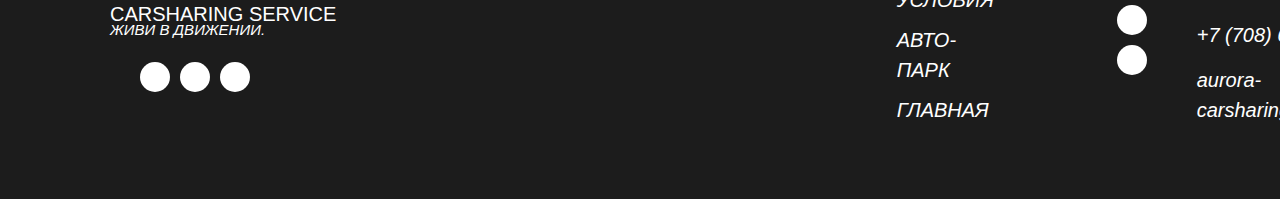
==== commit 42ef1fa0: "Add files via upload" ====
--- a/index.html
+++ b/index.html
@@ -1,271 +1,273 @@
-<!DOCTYPE html>
-<html lang="en">
-
-<head>
-    <meta charset="UTF-8">
-    <meta name="viewport" content="width=device-width, initial-scale=1.0">
-    <meta http-equiv="X-UA-Compatible" content="ie=edge">
-    <title>Главная - AURORA.kz</title>
-    <!-- bootstrap  -->
-    <link rel="stylesheet" href="https://stackpath.bootstrapcdn.com/bootstrap/4.5.2/css/bootstrap.min.css"
-        integrity="sha384-JcKb8q3iqJ61gNV9KGb8thSsNjpSL0n8PARn9HuZOnIxN0hoP+VmmDGMN5t9UJ0Z" crossorigin="anonymous">
-    <!-- bootstrap  -->
-    <!-- fonts  -->
-    <link rel="preconnect" href="https://fonts.gstatic.com">
-    <link href="https://fonts.googleapis.com/css2?family=Red+Rose:wght@300;400;500;600;700&display=swap"
-        rel="stylesheet">
-    <!-- fonts  -->
-    <!-- jquery  -->
-    <script src="https://code.jquery.com/jquery-3.6.0.min.js"
-        integrity="sha256-/xUj+3OJU5yExlq6GSYGSHk7tPXikynS7ogEvDej/m4=" crossorigin="anonymous"></script>
-    <!-- jquery  -->
-    <link rel="stylesheet" href="css/header-footer.css">
-    <link rel="stylesheet" href="css/main.css">
-    <link rel="stylesheet" href="carsSharingMainpart.css">
-    <link rel="stylesheet" href="carSharingfooter.css">
-    <link rel="icon" type="image/png" href="./media/favicon.png" />
-</head>
-
-<body>
-
-    <div class="cart">
-
-    </div>
-
-    <header class="headerBody">
-        <div class="head-footContainer">
-            <div class="header">
-
-                <div class="headerLogo" onclick="location.href='index.html'">
-                    <span class="logoTitle">AURORA</span>
-                    <span class="logoTitle logoSpan">CARSHARING SERVICE</span>
-                </div>
-
-                <div class="headerMenu">
-                    <ul class="menuItems">
-                        <a  href = "carSharingService.html" class="menuItem">УСЛУГИ</a>
-                        <a class="menuItem" href='autopark.html'>АВТО-ПАРК</a>
-                        <a class="menuItem" href="index.html">ГЛАВНАЯ</a>
-                        <a href  = "carSharingCondition.html" class="menuItem">УСЛОВИЯ</a>
-                    </ul>
-                </div>
-
-                <div class="headerUser">
-                    <span class="headerUserName">Аманбаев Арлан</span>
-                    <div class="userAvatar"></div>
-                </div>
-
-            </div>
-        </div>
-    </header>
-
-    <div class="introBackground">
-        <span class="backgroundSpan">ПРОКАТ И АРЕНДА АВТОМОБИЛЕЙ</span>
-        <span class="backgroundLogo">AURORA</span>
-        <div class="Container">
-            <div class="intro">
-                <div class="introBody">
-                    <div class="introContentBody">
-                        <span class="introTitle">
-                            ПРОКАТ И АРЕНДА <br> АВТОМОБИЛЕЙ
-                        </span>
-                        <span class="introText">
-                            Уважаемые арендаторы авто, для Вас мы добавили новые выгодные условия!
-
-При аренде от 5 дней выезд в  Боровое и Караганду БЕСПЛАТНО.
-
-При аренде от 10 дней выезд дополнительно в Павлодар, Петропавловск и Балхаш БЕСПЛАТНО.
-
-При аренде от 20 дней выезд дополнительно в Костанай и Семей также БЕСПЛАТНО.
-                        </span>
-                        <div class="cities">
-                            <img src="./media/icons/geo.png" alt="" class="geoIcon"><span
-                                class="introCity">Нур-Султан</span>
-                            <img src="./media/icons/geo.png" alt="" class="geoIcon"><span
-                                class="introCity">Алматы</span>
-                        </div>
-                        <button class="blackButton" onclick="location.href='autopark.html'">АВТО-ПАРК</button>
-                    </div>
-
-
-
-
-
-                </div>
-
-                <div class="introIllustartions">
-                    <div class="redLine">
-                        <div class="redLineLogoBody">
-                            <span class="redLineLogo">AURORA</span>
-                        </div>
-                        <img src="media/cars/intro_car.png" alt="" class="introCar">
-                    </div>
-
-
-
-                </div>
-            </div>
-        </div>
-
-
-        <div class="aboutUsBlock">
-            <div class="Container">
-                <div class="aboutUsContentBody">
-                    <div class="aboutUsLeftBox">
-                        <img src="./media/cars/nissan_magnite.png" alt="" class="aboutUsLeftIll">
-                        <span class="aboutUsTitle">About Us</span>
-                        <span class="introText" style="color: white;">Lorem Ipsum is simply dummy text of the printing
-                            and
-                            typesetting industry. Lorem Ipsum has been the industry's standard
-                            dummy text ever since the 1500s, when an unknown
-                            printer took a galley of type and scrambled it to make
-                            a type specimen book. It has survived not only five </span>
-                        <button class="whiteButton" onclick="location.href='autopark.html'">АВТО-ПАРК</button>
-                    </div>
-                    <div class="aboutUsRightBox">
-                        <div class="headerLogo aboutUsLogo" style="margin-top: 10%">
-                            <span class="logoTitle aboutUslogoTitle">AURORA</span>
-                            <span class="logoTitle logoSpan aboutUslogoSpan">CARSHARING SERVICE</span>
-                        </div>
-                        <div class="aboutUsLosung">
-                            ЖИВИ В ДВИЖЕНИИ.
-                        </div>
-                        <img src="./media/cars/nissan_magnite_back.png" alt="" class="aboutUsLeftIll">
-                    </div>
-                </div>
-            </div>
-        </div>
-
-
-        <div class="whyUsBlock">
-            <span class="whyUsTitle">НАС ВЫБИРАЮТ ПОТОМУ ЧТО МЫ ПРЕДЛАГАЕМ </span>
-
-            <div class="whyUsBlocks">
-                <div class="whyUsBox">
-                    <img class='whyUsBlockImg' src="./media/icons/map.png" alt="">
-                    <span class="whyUsBlockSpan">ВОЗМОЖНОСТЬ ПЕРЕДВИЖЕНИЯ ПО ВСЕМУ КАЗАХСТАНУ</span>
-                </div>
-                <div class="whyUsBox">
-                    <img class='whyUsBlockImg' src="./media/icons/distance.png" alt="">
-                    <span class="whyUsBlockSpan">СДАЧУ АВТОМОБИЛЯ
-                        В ДРУГОМ ГОРОДЕ
-                        НУР-СУЛТАН/АЛМАТЫ</span>
-                </div>
-                <div class="whyUsBox">
-                    <img class='whyUsBlockImg' src="./media/icons/car-wash.png" alt="">
-                    <span class="whyUsBlockSpan">ЧИСТЫЕ АВТОМОБИЛИ
-                        НЕ ТОЛЬКО СНАРУЖИ
-                        НО И ВНУТРИ</span>
-                </div>
-                <div class="whyUsBox">
-                    <img class='whyUsBlockImg' src="./media/icons/settings.png" alt="">
-                    <span class="whyUsBlockSpan">АВТОМОБИЛИ В ИСПРАВНОМ
-                        ТЕХНИЧЕСКОМ СОСТОЯНИИ
-                        И ОБСЛУЖЕНЫ ПО СЕЗОНУ </span>
-                </div>
-                <div class="whyUsBox">
-                    <img class='whyUsBlockImg' src="./media/icons/headphones.png" alt="">
-                    <span class="whyUsBlockSpan">ТЕХНИЧЕСКУЮ ПОДДЕРЖКУ
-                        24 ЧАСА 7 ДНЕЙ В НЕДЕЛЮ</span>
-                </div>
-                <div class="whyUsBox">
-                    <img class='whyUsBlockImg' src="./media/icons/hand.png" alt="">
-                    <span class="whyUsBlockSpan">ИНДИВИДУАЛЬНЫЙ ПОДХОД
-                            И ГИБКАЯ ЦЕНОВАЯ
-                            ПОЛИТИКА</span>
-                </div>
-            </div>
-        </div>
-
-
-        <div class="mainend">
-            <div class="questions">
-                <p class="p1"><b>ОСТАЛИСЬ ВОПРОСЫ? ОСТАВЬТЕ СВОИ ДАННЫЕ <br>
-                        НАШ МЕНЕДЖЕР СВЯЖЕТСЯ С ВАМИ<br>
-                        В ТЕЧЕНИИ 30 МИНУТ!</b>
-    
-                </p>
-                <p class="p2"><i>Lorem Ipsum is simply dummy text of the printing and <br>
-                        typesetting industry. Lorem Ipsum has been the industry's<br>
-                        dummy text ever since the 1500s, when an unknown.</i>
-    
-                </p>
-                <button class="autopbtn" onclick="location.href='autopark.html'"><i>АВТО-ПАРК</i> </button>
-            </div>
-    
-            <div class="request">
-    
-                <div class="rinner">
-                    <p class="aurora">AURORA</p>
-                    <input type="text" class="input" placeholder="ВАШ НОМЕР ТЕЛЕФОНА"><br>
-                    <input type="text" class="input" placeholder="ВАШЕ ПОЛНОЕ ИМЯ"><br>
-                    <button class="rbtn">ОТПРАВИТЬ ЗАЯВКУ</button>
-                </div>
-    
-            </div>
-        </div>
-
-
-
-        <div  class="black">
-            <div class="first">
-                <div class="h1_h3">
-                    <p class="big">AURORA</p>
-                    <p class="medium">CARSHARING SERVICE</p> 
-                </div>
-            
-                <p class="small">ЖИВИ В ДВИЖЕНИИ.</p>
-                <div class="logo">
-                    <div class="insta_white">
-                        <img class="insta" src="./media/img/instagram (1).png" alt="">
-                    </div>
-                    <div class="face_white">
-                        <img class="face" src="./media/img/facebook (1).png" alt="">
-                    </div>
-                    <div class="twit_white">
-                        <img class="twit" src="./media/img/twitter (1).png" alt="">
-                    </div>
-                    
-                </div>
-            </div>
-            <div class="navigate">
-                <p class="navigation">НАВИГАЦИЯ</p>
-                <div class="ssylki">
-                    <ul class="otmena_tochek">
-                        <li class="usluga"><a class="red"  href="№">УСЛУГИ</a></li>
-                        <li class="uslovia"><a class="white"   href="#">УСЛОВИЯ</a></li>
-                        <li class="avto_park"><a class="white"  href="#">АВТО-ПАРК</a></li>
-                        <li class="glavnaya"><a class="white"  href="#">ГЛАВНАЯ</a></li>
-                    </ul>
-                </div>
-            </div>
-            <div class="contacts_connection">
-                <p class="contact">КОНТАКТЫ И СВЯЗЬ</p>
-                <div class="address">
-                    <div class="logo_2">
-                        <div class="gis_white">
-                            <img class="gis" src="./media/img/address.png" alt="">
-                        </div>
-                        <div class="tele_white">
-                            <img class="telephone" src="./media/img/call.png" alt="">
-                        </div>
-                        <div class="post_white">
-                            <img class="post" src="./media/img/mail.png" alt="">
-                        </div>
-                        
-                    </div>
-                    <ul class="vse_dannye">
-                        <li class="mesto">Almaty,Seifullina Ave,402,office 322</li>
-                        <li class="phone">+7 (708) 615 7439</li>
-                        <li class="e_mail">aurora-carsharing@gmail.com</li>
-                    </ul>
-                </div>
-            </div>
-            <iframe  src="https://yandex.ru/map-widget/v1/?um=constructor%3Aac625a8419bfc5564fcfa5083b0fc7af624daf5daecb3460c1b9795e56455622&amp;source=constructor" width="350" height="200" frameborder="0"></iframe>
-        </div>
-    </div>
-    </div>
-
-</body>
-
+<!DOCTYPE html>
+<html lang="en">
+
+<head>
+    <meta charset="UTF-8">
+    <meta name="viewport" content="width=device-width, initial-scale=1.0">
+    <meta http-equiv="X-UA-Compatible" content="ie=edge">
+    <title>Главная - AURORA.kz</title>
+    <!-- bootstrap  -->
+    <link rel="stylesheet" href="https://stackpath.bootstrapcdn.com/bootstrap/4.5.2/css/bootstrap.min.css"
+        integrity="sha384-JcKb8q3iqJ61gNV9KGb8thSsNjpSL0n8PARn9HuZOnIxN0hoP+VmmDGMN5t9UJ0Z" crossorigin="anonymous">
+    <!-- bootstrap  -->
+    <!-- fonts  -->
+    <link rel="preconnect" href="https://fonts.gstatic.com">
+    <link href="https://fonts.googleapis.com/css2?family=Red+Rose:wght@300;400;500;600;700&display=swap"
+        rel="stylesheet">
+    <!-- fonts  -->
+    <!-- jquery  -->
+    <script src="https://code.jquery.com/jquery-3.6.0.min.js"
+        integrity="sha256-/xUj+3OJU5yExlq6GSYGSHk7tPXikynS7ogEvDej/m4=" crossorigin="anonymous"></script>
+    <!-- jquery  -->
+    <link rel="stylesheet" href="css/header-footer.css">
+    <link rel="stylesheet" href="css/main.css">
+
+    <link rel="stylesheet" href="carsSharingMainpart.css">
+    <link rel="stylesheet" href="carSharingfooter.css">
+
+
+    <link rel="icon" type="image/png" href="./media/favicon.png" />
+</head>
+
+<body>
+    <header class="headerBody">
+        <div class="head-footContainer">
+            <div class="header">
+
+                <div class="headerLogo" onclick="location.href='index.html'">
+                    <span class="logoTitle">AURORA</span>
+                    <span class="logoTitle logoSpan">CARSHARING SERVICE</span>
+                </div>
+
+                <div class="headerMenu">
+                    <ul class="menuItems">
+                        <a  href = "carSharingService.html" class="menuItem">УСЛУГИ</a>
+                        <a class="menuItem" href='autopark.html'>АВТО-ПАРК</a>
+                        <a class="menuItem" href="index.html">ГЛАВНАЯ</a>
+                        <a href  = "carSharingCondition.html" class="menuItem">УСЛОВИЯ</a>
+                        <a href  = "carSharingform.html" class="menuItem">РЕГИСТРАЦИЯ</a>
+
+                    </ul>
+                    
+                </div>
+
+                <div class="headerUser">
+                    <span class="headerUserName">Аманбаев Арлан</span>
+                    <div class="userAvatar"></div>
+                </div>
+
+            </div>
+        </div>
+    </header>
+
+    <div class="introBackground">
+        <span class="backgroundSpan">ПРОКАТ И АРЕНДА АВТОМОБИЛЕЙ</span>
+        <span class="backgroundLogo">AURORA</span>
+        <div class="Container">
+            <div class="intro">
+                <div class="introBody">
+                    <div class="introContentBody">
+                        <span class="introTitle">
+                            ПРОКАТ И АРЕНДА <br> АВТОМОБИЛЕЙ
+                        </span>
+                        <span class="introText">
+                            Lorem ipsum dolor sit amet, consectetur adipisicing elit. Quaerat quam quasi sequi odio rem,
+                            eum
+                            excepturi dolorum saepe cumque laborum eveniet dicta obcaecati ipsum, nulla esse veniam
+                            molestias asperiores amet et quos reiciendis perspiciatis temporibus nesciunt fugiat!
+                            Veniam,
+                            doloribus! Eligendi totam debitis alias adipisci fugiat rerum. Voluptatem aspernatur quas
+                            natus,
+                            veniam deleniti inventore, distinctio vero, quia officia culpa ipsum eum.
+                        </span>
+                        <div class="cities">
+                            <img src="./media/icons/geo.png" alt="" class="geoIcon"><span
+                                class="introCity">Нур-Султан</span>
+                            <img src="./media/icons/geo.png" alt="" class="geoIcon"><span
+                                class="introCity">Алматы</span>
+                        </div>
+                        <button class="blackButton">АВТО-ПАРК</button>
+                    </div>
+
+
+
+
+
+                </div>
+
+                <div class="introIllustartions">
+                    <div class="redLine">
+                        <div class="redLineLogoBody">
+                            <span class="redLineLogo">AURORA</span>
+                        </div>
+                        <img src="media/cars/intro_car.png" alt="" class="introCar">
+                    </div>
+
+
+
+                </div>
+            </div>
+        </div>
+
+
+        <div class="aboutUsBlock">
+            <div class="Container">
+                <div class="aboutUsContentBody">
+                    <div class="aboutUsLeftBox">
+                        <img src="./media/cars/nissan_magnite.png" alt="" class="aboutUsLeftIll">
+                        <span class="aboutUsTitle">About Us</span>
+                        <span class="introText" style="color: white;">Lorem Ipsum is simply dummy text of the printing
+                            and
+                            typesetting industry. Lorem Ipsum has been the industry's standard
+                            dummy text ever since the 1500s, when an unknown
+                            printer took a galley of type and scrambled it to make
+                            a type specimen book. It has survived not only five </span>
+                        <button class="whiteButton">АВТО-ПАРК</button>
+                    </div>
+                    <div class="aboutUsRightBox">
+                        <div class="headerLogo aboutUsLogo" style="margin-top: 10%">
+                            <span class="logoTitle aboutUslogoTitle">AURORA</span>
+                            <span class="logoTitle logoSpan aboutUslogoSpan">CARSHARING SERVICE</span>
+                        </div>
+                        <div class="aboutUsLosung">
+                            ЖИВИ В ДВИЖЕНИИ.
+                        </div>
+                        <img src="./media/cars/nissan_magnite_back.png" alt="" class="aboutUsLeftIll">
+                    </div>
+                </div>
+            </div>
+        </div>
+
+
+        <div class="whyUsBlock">
+            <span class="whyUsTitle">НАС ВЫБИРАЮТ ПОТОМУ ЧТО МЫ ПРЕДЛАГАЕМ </span>
+
+            <div class="whyUsBlocks">
+                <div class="whyUsBox">
+                    <img class='whyUsBlockImg' src="./media/icons/map.png" alt="">
+                    <span class="whyUsBlockSpan">ВОЗМОЖНОСТЬ ПЕРЕДВИЖЕНИЯ ПО ВСЕМУ КАЗАХСТАНУ</span>
+                </div>
+                <div class="whyUsBox">
+                    <img class='whyUsBlockImg' src="./media/icons/distance.png" alt="">
+                    <span class="whyUsBlockSpan">СДАЧУ АВТОМОБИЛЯ
+                        В ДРУГОМ ГОРОДЕ
+                        НУР-СУЛТАН/АЛМАТЫ</span>
+                </div>
+                <div class="whyUsBox">
+                    <img class='whyUsBlockImg' src="./media/icons/car-wash.png" alt="">
+                    <span class="whyUsBlockSpan">ЧИСТЫЕ АВТОМОБИЛИ
+                        НЕ ТОЛЬКО СНАРУЖИ
+                        НО И ВНУТРИ</span>
+                </div>
+                <div class="whyUsBox">
+                    <img class='whyUsBlockImg' src="./media/icons/settings.png" alt="">
+                    <span class="whyUsBlockSpan">АВТОМОБИЛИ В ИСПРАВНОМ
+                        ТЕХНИЧЕСКОМ СОСТОЯНИИ
+                        И ОБСЛУЖЕНЫ ПО СЕЗОНУ </span>
+                </div>
+                <div class="whyUsBox">
+                    <img class='whyUsBlockImg' src="./media/icons/headphones.png" alt="">
+                    <span class="whyUsBlockSpan">ТЕХНИЧЕСКУЮ ПОДДЕРЖКУ
+                        24 ЧАСА 7 ДНЕЙ В НЕДЕЛЮ</span>
+                </div>
+                <div class="whyUsBox">
+                    <img class='whyUsBlockImg' src="./media/icons/hand.png" alt="">
+                    <span class="whyUsBlockSpan">ИНДИВИДУАЛЬНЫЙ ПОДХОД
+                            И ГИБКАЯ ЦЕНОВАЯ
+                            ПОЛИТИКА</span>
+                </div>
+            </div>
+        </div>
+
+
+        <div class="mainend">
+            <div class="questions">
+                <p class="p1"><b>ОСТАЛИСЬ ВОПРОСЫ? ОСТАВЬТЕ СВОИ ДАННЫЕ <br>
+                        НАШ МЕНЕДЖЕР СВЯЖЕТСЯ С ВАМИ<br>
+                        В ТЕЧЕНИИ 30 МИНУТ!</b>
+    
+                </p>
+                <p class="p2"><i>Lorem Ipsum is simply dummy text of the printing and <br>
+                        typesetting industry. Lorem Ipsum has been the industry's<br>
+                        dummy text ever since the 1500s, when an unknown.</i>
+    
+                </p>
+                <button class="autopbtn"><i>АВТО-ПАРК</i> </button>
+            </div>
+    
+            <div class="request">
+    
+                <div class="rinner">
+                    <p class="aurora">AURORA</p>
+                    <input type="text" class="input" placeholder="ВАШ НОМЕР ТЕЛЕФОНА"><br>
+                    <input type="text" class="input" placeholder="ВАШЕ ПОЛНОЕ ИМЯ"><br>
+                    <button class="rbtn">ОТПРАВИТЬ ЗАЯВКУ</button>
+                </div>
+    
+            </div>
+        </div>
+
+
+
+        <div  class="black">
+            <div class="first">
+                <div class="h1_h3">
+                    <p class="big">AURORA</p>
+                    <p class="medium">CARSHARING SERVICE</p> 
+                </div>
+            
+                <p class="small">ЖИВИ В ДВИЖЕНИИ.</p>
+                <div class="logo">
+                    <div class="insta_white">
+                        <img class="insta" src="./media/img/instagram (1).png" alt="">
+                    </div>
+                    <div class="face_white">
+                        <img class="face" src="./media/img/facebook (1).png" alt="">
+                    </div>
+                    <div class="twit_white">
+                        <img class="twit" src="./media/img/twitter (1).png" alt="">
+                    </div>
+                    
+                </div>
+            </div>
+            <div class="navigate">
+                <p class="navigation">НАВИГАЦИЯ</p>
+                <div class="ssylki">
+                    <ul class="otmena_tochek">
+                        <li class="usluga"><a class="red"  href="№">УСЛУГИ</a></li>
+                        <li class="uslovia"><a class="white"   href="#">УСЛОВИЯ</a></li>
+                        <li class="avto_park"><a class="white"  href="#">АВТО-ПАРК</a></li>
+                        <li class="glavnaya"><a class="white"  href="#">ГЛАВНАЯ</a></li>
+                    </ul>
+                </div>
+            </div>
+            <div class="contacts_connection">
+                <p class="contact">КОНТАКТЫ И СВЯЗЬ</p>
+                <div class="address">
+                    <div class="logo_2">
+                        <div class="gis_white">
+                            <img class="gis" src="./media/img/address.png" alt="">
+                        </div>
+                        <div class="tele_white">
+                            <img class="telephone" src="./media/img/call.png" alt="">
+                        </div>
+                        <div class="post_white">
+                            <img class="post" src="./media/img/mail.png" alt="">
+                        </div>
+                        
+                    </div>
+                    <ul class="vse_dannye">
+                        <li class="mesto">Almaty,Seifullina Ave,402,office 322</li>
+                        <li class="phone">+7 (708) 615 7439</li>
+                        <li class="e_mail">aurora-carsharing@gmail.com</li>
+                    </ul>
+                </div>
+            </div>
+            <iframe  src="https://yandex.ru/map-widget/v1/?um=constructor%3Aac625a8419bfc5564fcfa5083b0fc7af624daf5daecb3460c1b9795e56455622&amp;source=constructor" width="350" height="200" frameborder="0"></iframe>
+        </div>
+    </div>
+    </div>
+
+</body>
+
 </html>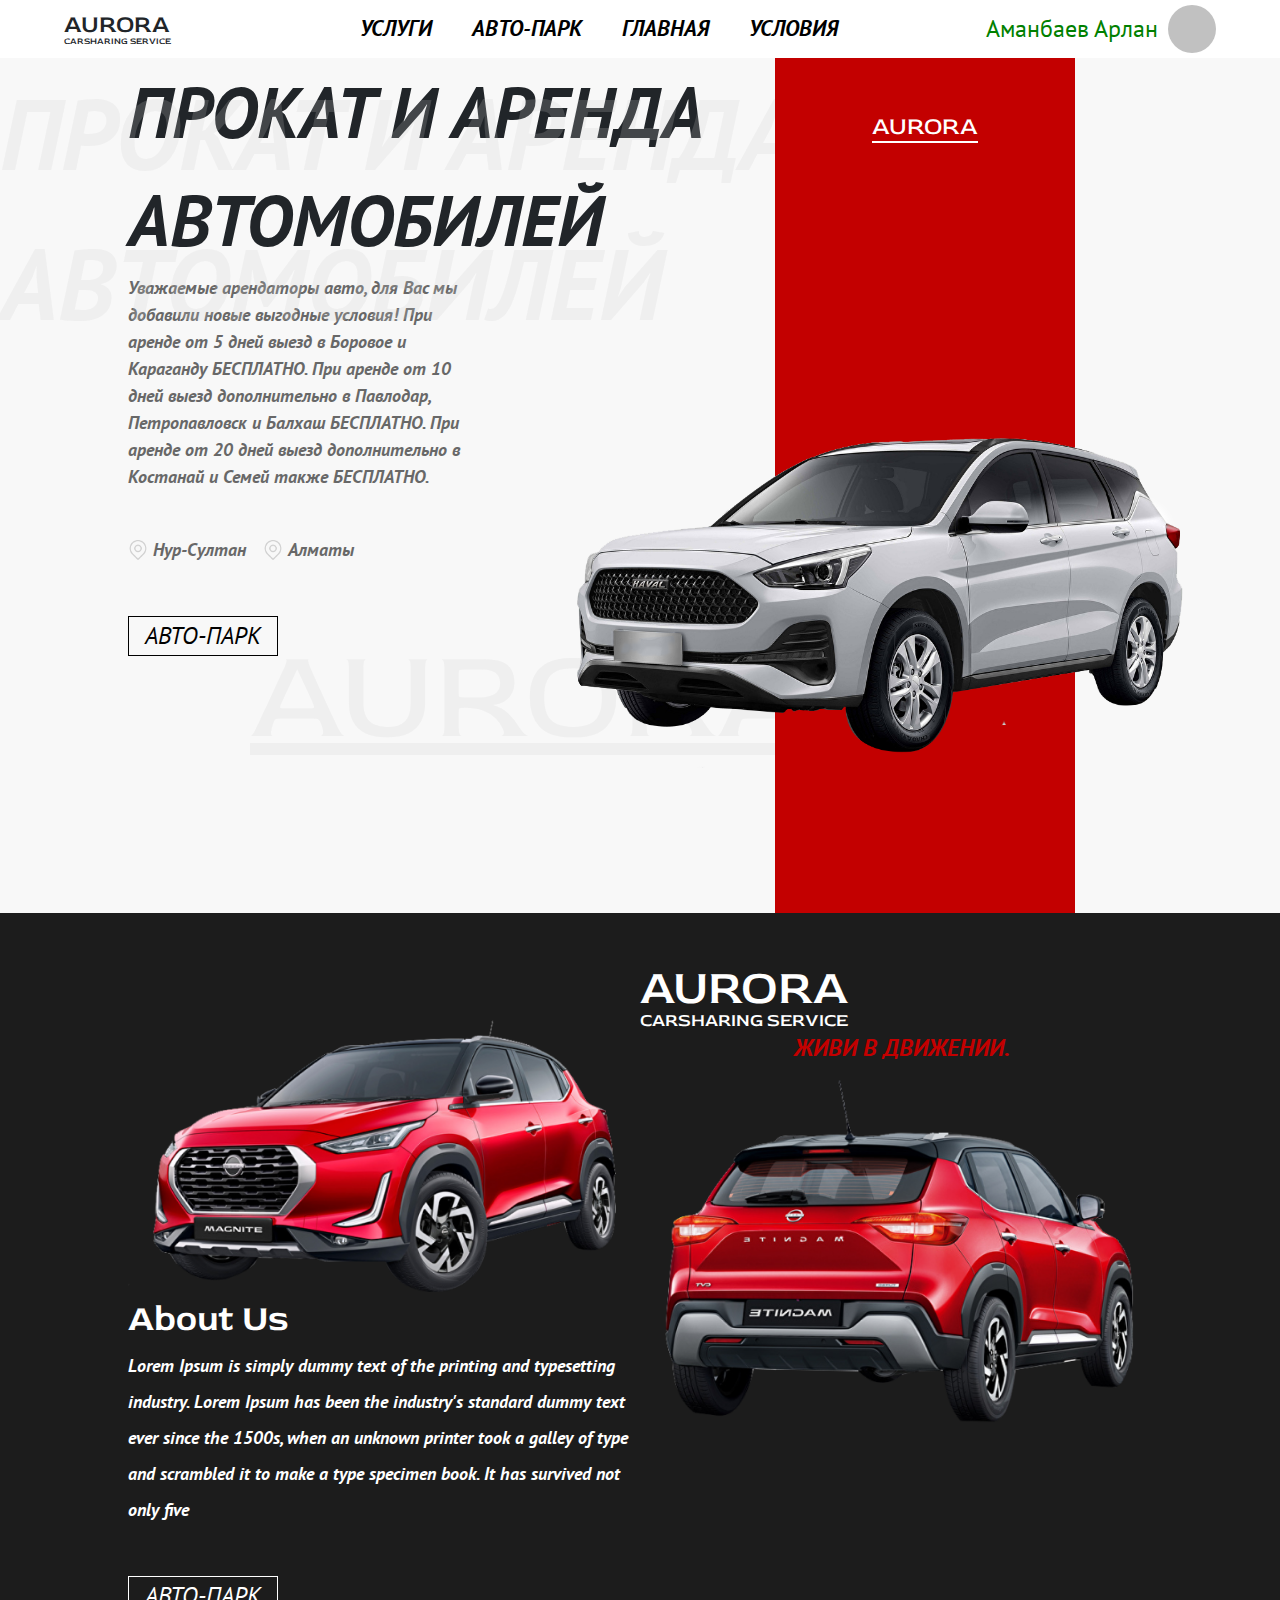
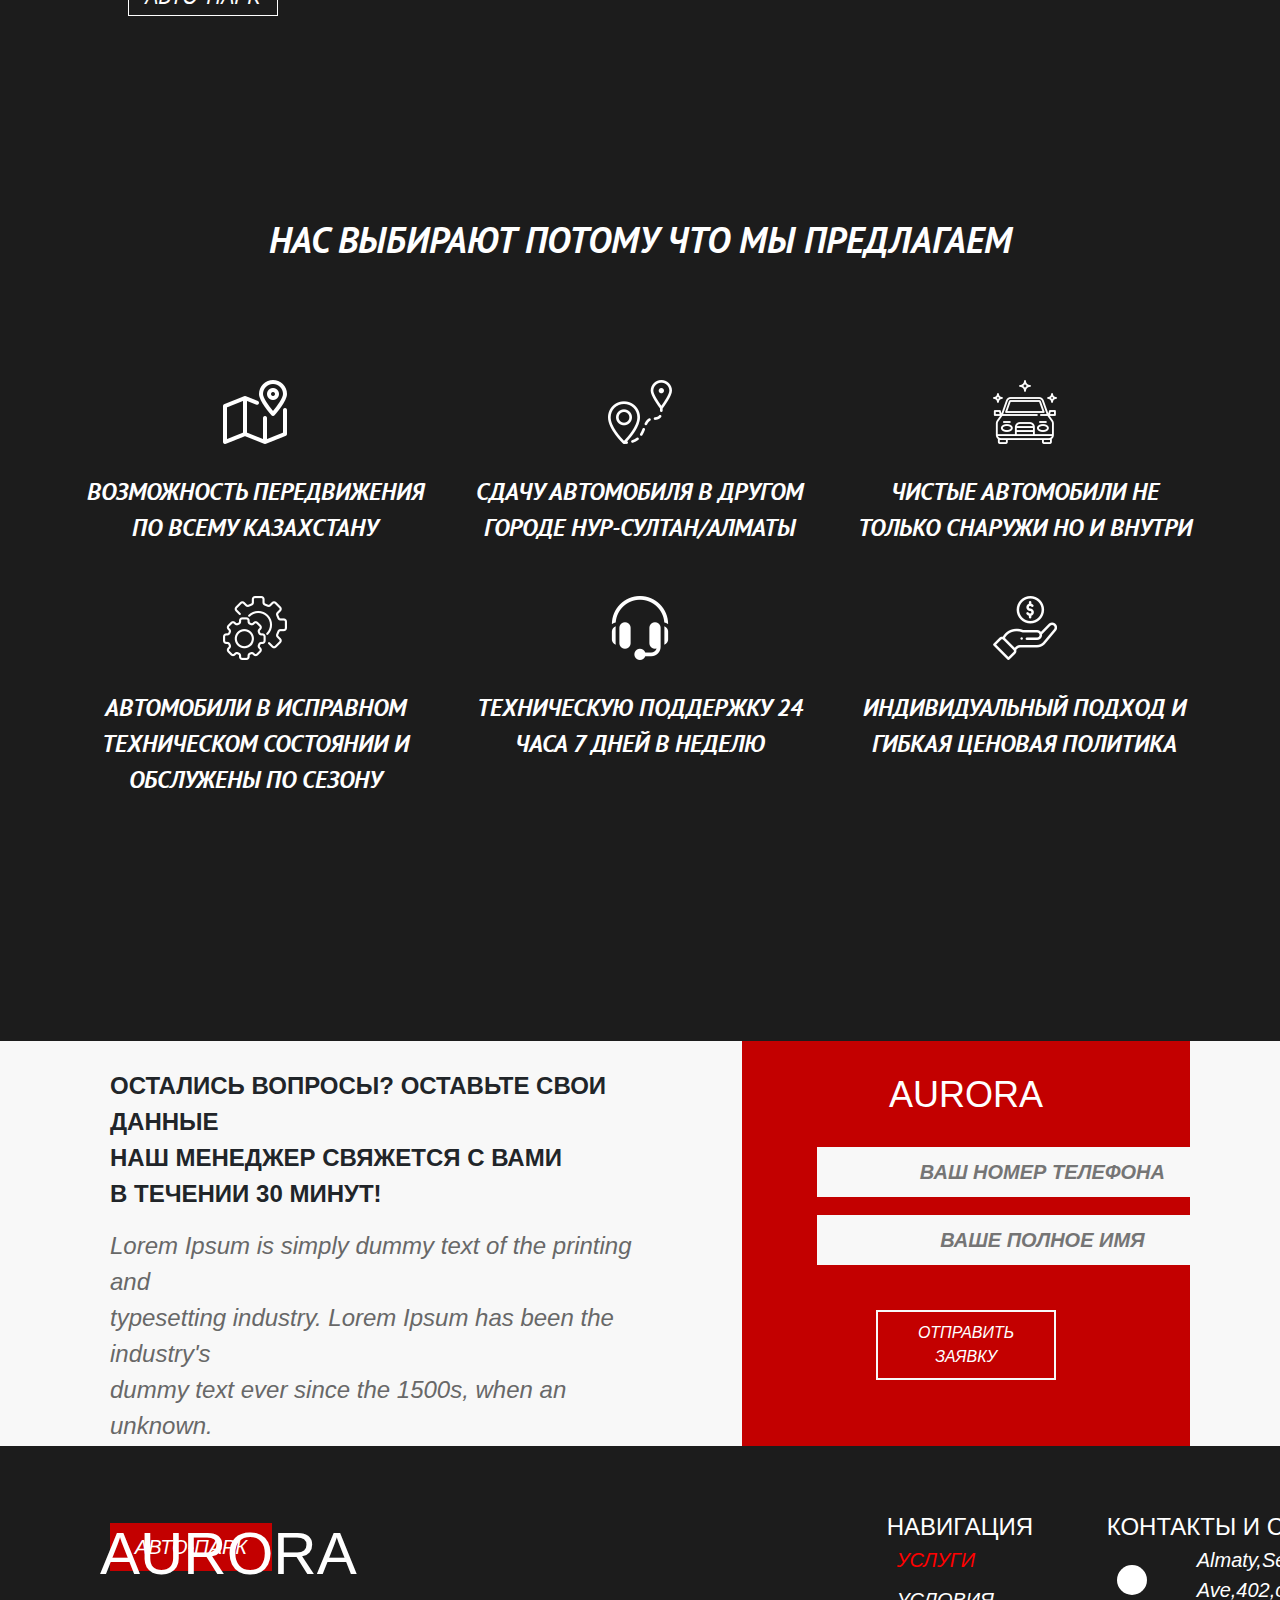
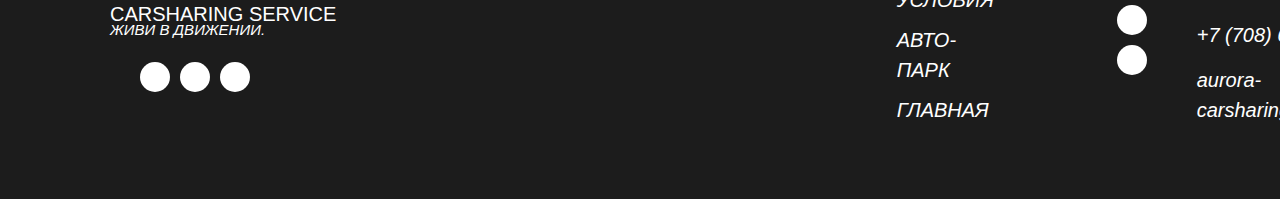
==== commit b24be4f1: "Add files via upload" ====
--- a/index.html
+++ b/index.html
@@ -1,273 +1,271 @@
-<!DOCTYPE html>
-<html lang="en">
-
-<head>
-    <meta charset="UTF-8">
-    <meta name="viewport" content="width=device-width, initial-scale=1.0">
-    <meta http-equiv="X-UA-Compatible" content="ie=edge">
-    <title>Главная - AURORA.kz</title>
-    <!-- bootstrap  -->
-    <link rel="stylesheet" href="https://stackpath.bootstrapcdn.com/bootstrap/4.5.2/css/bootstrap.min.css"
-        integrity="sha384-JcKb8q3iqJ61gNV9KGb8thSsNjpSL0n8PARn9HuZOnIxN0hoP+VmmDGMN5t9UJ0Z" crossorigin="anonymous">
-    <!-- bootstrap  -->
-    <!-- fonts  -->
-    <link rel="preconnect" href="https://fonts.gstatic.com">
-    <link href="https://fonts.googleapis.com/css2?family=Red+Rose:wght@300;400;500;600;700&display=swap"
-        rel="stylesheet">
-    <!-- fonts  -->
-    <!-- jquery  -->
-    <script src="https://code.jquery.com/jquery-3.6.0.min.js"
-        integrity="sha256-/xUj+3OJU5yExlq6GSYGSHk7tPXikynS7ogEvDej/m4=" crossorigin="anonymous"></script>
-    <!-- jquery  -->
-    <link rel="stylesheet" href="css/header-footer.css">
-    <link rel="stylesheet" href="css/main.css">
-
-    <link rel="stylesheet" href="carsSharingMainpart.css">
-    <link rel="stylesheet" href="carSharingfooter.css">
-
-
-    <link rel="icon" type="image/png" href="./media/favicon.png" />
-</head>
-
-<body>
-    <header class="headerBody">
-        <div class="head-footContainer">
-            <div class="header">
-
-                <div class="headerLogo" onclick="location.href='index.html'">
-                    <span class="logoTitle">AURORA</span>
-                    <span class="logoTitle logoSpan">CARSHARING SERVICE</span>
-                </div>
-
-                <div class="headerMenu">
-                    <ul class="menuItems">
-                        <a  href = "carSharingService.html" class="menuItem">УСЛУГИ</a>
-                        <a class="menuItem" href='autopark.html'>АВТО-ПАРК</a>
-                        <a class="menuItem" href="index.html">ГЛАВНАЯ</a>
-                        <a href  = "carSharingCondition.html" class="menuItem">УСЛОВИЯ</a>
-                        <a href  = "carSharingform.html" class="menuItem">РЕГИСТРАЦИЯ</a>
-
-                    </ul>
-                    
-                </div>
-
-                <div class="headerUser">
-                    <span class="headerUserName">Аманбаев Арлан</span>
-                    <div class="userAvatar"></div>
-                </div>
-
-            </div>
-        </div>
-    </header>
-
-    <div class="introBackground">
-        <span class="backgroundSpan">ПРОКАТ И АРЕНДА АВТОМОБИЛЕЙ</span>
-        <span class="backgroundLogo">AURORA</span>
-        <div class="Container">
-            <div class="intro">
-                <div class="introBody">
-                    <div class="introContentBody">
-                        <span class="introTitle">
-                            ПРОКАТ И АРЕНДА <br> АВТОМОБИЛЕЙ
-                        </span>
-                        <span class="introText">
-                            Lorem ipsum dolor sit amet, consectetur adipisicing elit. Quaerat quam quasi sequi odio rem,
-                            eum
-                            excepturi dolorum saepe cumque laborum eveniet dicta obcaecati ipsum, nulla esse veniam
-                            molestias asperiores amet et quos reiciendis perspiciatis temporibus nesciunt fugiat!
-                            Veniam,
-                            doloribus! Eligendi totam debitis alias adipisci fugiat rerum. Voluptatem aspernatur quas
-                            natus,
-                            veniam deleniti inventore, distinctio vero, quia officia culpa ipsum eum.
-                        </span>
-                        <div class="cities">
-                            <img src="./media/icons/geo.png" alt="" class="geoIcon"><span
-                                class="introCity">Нур-Султан</span>
-                            <img src="./media/icons/geo.png" alt="" class="geoIcon"><span
-                                class="introCity">Алматы</span>
-                        </div>
-                        <button class="blackButton">АВТО-ПАРК</button>
-                    </div>
-
-
-
-
-
-                </div>
-
-                <div class="introIllustartions">
-                    <div class="redLine">
-                        <div class="redLineLogoBody">
-                            <span class="redLineLogo">AURORA</span>
-                        </div>
-                        <img src="media/cars/intro_car.png" alt="" class="introCar">
-                    </div>
-
-
-
-                </div>
-            </div>
-        </div>
-
-
-        <div class="aboutUsBlock">
-            <div class="Container">
-                <div class="aboutUsContentBody">
-                    <div class="aboutUsLeftBox">
-                        <img src="./media/cars/nissan_magnite.png" alt="" class="aboutUsLeftIll">
-                        <span class="aboutUsTitle">About Us</span>
-                        <span class="introText" style="color: white;">Lorem Ipsum is simply dummy text of the printing
-                            and
-                            typesetting industry. Lorem Ipsum has been the industry's standard
-                            dummy text ever since the 1500s, when an unknown
-                            printer took a galley of type and scrambled it to make
-                            a type specimen book. It has survived not only five </span>
-                        <button class="whiteButton">АВТО-ПАРК</button>
-                    </div>
-                    <div class="aboutUsRightBox">
-                        <div class="headerLogo aboutUsLogo" style="margin-top: 10%">
-                            <span class="logoTitle aboutUslogoTitle">AURORA</span>
-                            <span class="logoTitle logoSpan aboutUslogoSpan">CARSHARING SERVICE</span>
-                        </div>
-                        <div class="aboutUsLosung">
-                            ЖИВИ В ДВИЖЕНИИ.
-                        </div>
-                        <img src="./media/cars/nissan_magnite_back.png" alt="" class="aboutUsLeftIll">
-                    </div>
-                </div>
-            </div>
-        </div>
-
-
-        <div class="whyUsBlock">
-            <span class="whyUsTitle">НАС ВЫБИРАЮТ ПОТОМУ ЧТО МЫ ПРЕДЛАГАЕМ </span>
-
-            <div class="whyUsBlocks">
-                <div class="whyUsBox">
-                    <img class='whyUsBlockImg' src="./media/icons/map.png" alt="">
-                    <span class="whyUsBlockSpan">ВОЗМОЖНОСТЬ ПЕРЕДВИЖЕНИЯ ПО ВСЕМУ КАЗАХСТАНУ</span>
-                </div>
-                <div class="whyUsBox">
-                    <img class='whyUsBlockImg' src="./media/icons/distance.png" alt="">
-                    <span class="whyUsBlockSpan">СДАЧУ АВТОМОБИЛЯ
-                        В ДРУГОМ ГОРОДЕ
-                        НУР-СУЛТАН/АЛМАТЫ</span>
-                </div>
-                <div class="whyUsBox">
-                    <img class='whyUsBlockImg' src="./media/icons/car-wash.png" alt="">
-                    <span class="whyUsBlockSpan">ЧИСТЫЕ АВТОМОБИЛИ
-                        НЕ ТОЛЬКО СНАРУЖИ
-                        НО И ВНУТРИ</span>
-                </div>
-                <div class="whyUsBox">
-                    <img class='whyUsBlockImg' src="./media/icons/settings.png" alt="">
-                    <span class="whyUsBlockSpan">АВТОМОБИЛИ В ИСПРАВНОМ
-                        ТЕХНИЧЕСКОМ СОСТОЯНИИ
-                        И ОБСЛУЖЕНЫ ПО СЕЗОНУ </span>
-                </div>
-                <div class="whyUsBox">
-                    <img class='whyUsBlockImg' src="./media/icons/headphones.png" alt="">
-                    <span class="whyUsBlockSpan">ТЕХНИЧЕСКУЮ ПОДДЕРЖКУ
-                        24 ЧАСА 7 ДНЕЙ В НЕДЕЛЮ</span>
-                </div>
-                <div class="whyUsBox">
-                    <img class='whyUsBlockImg' src="./media/icons/hand.png" alt="">
-                    <span class="whyUsBlockSpan">ИНДИВИДУАЛЬНЫЙ ПОДХОД
-                            И ГИБКАЯ ЦЕНОВАЯ
-                            ПОЛИТИКА</span>
-                </div>
-            </div>
-        </div>
-
-
-        <div class="mainend">
-            <div class="questions">
-                <p class="p1"><b>ОСТАЛИСЬ ВОПРОСЫ? ОСТАВЬТЕ СВОИ ДАННЫЕ <br>
-                        НАШ МЕНЕДЖЕР СВЯЖЕТСЯ С ВАМИ<br>
-                        В ТЕЧЕНИИ 30 МИНУТ!</b>
-    
-                </p>
-                <p class="p2"><i>Lorem Ipsum is simply dummy text of the printing and <br>
-                        typesetting industry. Lorem Ipsum has been the industry's<br>
-                        dummy text ever since the 1500s, when an unknown.</i>
-    
-                </p>
-                <button class="autopbtn"><i>АВТО-ПАРК</i> </button>
-            </div>
-    
-            <div class="request">
-    
-                <div class="rinner">
-                    <p class="aurora">AURORA</p>
-                    <input type="text" class="input" placeholder="ВАШ НОМЕР ТЕЛЕФОНА"><br>
-                    <input type="text" class="input" placeholder="ВАШЕ ПОЛНОЕ ИМЯ"><br>
-                    <button class="rbtn">ОТПРАВИТЬ ЗАЯВКУ</button>
-                </div>
-    
-            </div>
-        </div>
-
-
-
-        <div  class="black">
-            <div class="first">
-                <div class="h1_h3">
-                    <p class="big">AURORA</p>
-                    <p class="medium">CARSHARING SERVICE</p> 
-                </div>
-            
-                <p class="small">ЖИВИ В ДВИЖЕНИИ.</p>
-                <div class="logo">
-                    <div class="insta_white">
-                        <img class="insta" src="./media/img/instagram (1).png" alt="">
-                    </div>
-                    <div class="face_white">
-                        <img class="face" src="./media/img/facebook (1).png" alt="">
-                    </div>
-                    <div class="twit_white">
-                        <img class="twit" src="./media/img/twitter (1).png" alt="">
-                    </div>
-                    
-                </div>
-            </div>
-            <div class="navigate">
-                <p class="navigation">НАВИГАЦИЯ</p>
-                <div class="ssylki">
-                    <ul class="otmena_tochek">
-                        <li class="usluga"><a class="red"  href="№">УСЛУГИ</a></li>
-                        <li class="uslovia"><a class="white"   href="#">УСЛОВИЯ</a></li>
-                        <li class="avto_park"><a class="white"  href="#">АВТО-ПАРК</a></li>
-                        <li class="glavnaya"><a class="white"  href="#">ГЛАВНАЯ</a></li>
-                    </ul>
-                </div>
-            </div>
-            <div class="contacts_connection">
-                <p class="contact">КОНТАКТЫ И СВЯЗЬ</p>
-                <div class="address">
-                    <div class="logo_2">
-                        <div class="gis_white">
-                            <img class="gis" src="./media/img/address.png" alt="">
-                        </div>
-                        <div class="tele_white">
-                            <img class="telephone" src="./media/img/call.png" alt="">
-                        </div>
-                        <div class="post_white">
-                            <img class="post" src="./media/img/mail.png" alt="">
-                        </div>
-                        
-                    </div>
-                    <ul class="vse_dannye">
-                        <li class="mesto">Almaty,Seifullina Ave,402,office 322</li>
-                        <li class="phone">+7 (708) 615 7439</li>
-                        <li class="e_mail">aurora-carsharing@gmail.com</li>
-                    </ul>
-                </div>
-            </div>
-            <iframe  src="https://yandex.ru/map-widget/v1/?um=constructor%3Aac625a8419bfc5564fcfa5083b0fc7af624daf5daecb3460c1b9795e56455622&amp;source=constructor" width="350" height="200" frameborder="0"></iframe>
-        </div>
-    </div>
-    </div>
-
-</body>
-
+<!DOCTYPE html>
+<html lang="en">
+
+<head>
+    <meta charset="UTF-8">
+    <meta name="viewport" content="width=device-width, initial-scale=1.0">
+    <meta http-equiv="X-UA-Compatible" content="ie=edge">
+    <title>Главная - AURORA.kz</title>
+    <!-- bootstrap  -->
+    <link rel="stylesheet" href="https://stackpath.bootstrapcdn.com/bootstrap/4.5.2/css/bootstrap.min.css"
+        integrity="sha384-JcKb8q3iqJ61gNV9KGb8thSsNjpSL0n8PARn9HuZOnIxN0hoP+VmmDGMN5t9UJ0Z" crossorigin="anonymous">
+    <!-- bootstrap  -->
+    <!-- fonts  -->
+    <link rel="preconnect" href="https://fonts.gstatic.com">
+    <link href="https://fonts.googleapis.com/css2?family=Red+Rose:wght@300;400;500;600;700&display=swap"
+        rel="stylesheet">
+    <!-- fonts  -->
+    <!-- jquery  -->
+    <script src="https://code.jquery.com/jquery-3.6.0.min.js"
+        integrity="sha256-/xUj+3OJU5yExlq6GSYGSHk7tPXikynS7ogEvDej/m4=" crossorigin="anonymous"></script>
+    <!-- jquery  -->
+    <link rel="stylesheet" href="css/header-footer.css">
+    <link rel="stylesheet" href="css/main.css">
+    <link rel="stylesheet" href="carsSharingMainpart.css">
+    <link rel="stylesheet" href="carSharingfooter.css">
+    <link rel="icon" type="image/png" href="./media/favicon.png" />
+</head>
+
+<body>
+
+    <div class="cart">
+
+    </div>
+
+    <header class="headerBody">
+        <div class="head-footContainer">
+            <div class="header">
+
+                <div class="headerLogo" onclick="location.href='index.html'">
+                    <span class="logoTitle">AURORA</span>
+                    <span class="logoTitle logoSpan">CARSHARING SERVICE</span>
+                </div>
+
+                <div class="headerMenu">
+                    <ul class="menuItems">
+                        <a  href = "carSharingService.html" class="menuItem">УСЛУГИ</a>
+                        <a class="menuItem" href='autopark.html'>АВТО-ПАРК</a>
+                        <a class="menuItem" href="index.html">ГЛАВНАЯ</a>
+                        <a href  = "carSharingCondition.html" class="menuItem">УСЛОВИЯ</a>
+                    </ul>
+                </div>
+
+                <div class="headerUser">
+                    <span class="headerUserName">Аманбаев Арлан</span>
+                    <div class="userAvatar"></div>
+                </div>
+
+            </div>
+        </div>
+    </header>
+
+    <div class="introBackground">
+        <span class="backgroundSpan">ПРОКАТ И АРЕНДА АВТОМОБИЛЕЙ</span>
+        <span class="backgroundLogo">AURORA</span>
+        <div class="Container">
+            <div class="intro">
+                <div class="introBody">
+                    <div class="introContentBody">
+                        <span class="introTitle">
+                            ПРОКАТ И АРЕНДА <br> АВТОМОБИЛЕЙ
+                        </span>
+                        <span class="introText">
+                            Уважаемые арендаторы авто, для Вас мы добавили новые выгодные условия!
+
+При аренде от 5 дней выезд в  Боровое и Караганду БЕСПЛАТНО.
+
+При аренде от 10 дней выезд дополнительно в Павлодар, Петропавловск и Балхаш БЕСПЛАТНО.
+
+При аренде от 20 дней выезд дополнительно в Костанай и Семей также БЕСПЛАТНО.
+                        </span>
+                        <div class="cities">
+                            <img src="./media/icons/geo.png" alt="" class="geoIcon"><span
+                                class="introCity">Нур-Султан</span>
+                            <img src="./media/icons/geo.png" alt="" class="geoIcon"><span
+                                class="introCity">Алматы</span>
+                        </div>
+                        <button class="blackButton" onclick="location.href='autopark.html'">АВТО-ПАРК</button>
+                    </div>
+
+
+
+
+
+                </div>
+
+                <div class="introIllustartions">
+                    <div class="redLine">
+                        <div class="redLineLogoBody">
+                            <span class="redLineLogo">AURORA</span>
+                        </div>
+                        <img src="media/cars/intro_car.png" alt="" class="introCar">
+                    </div>
+
+
+
+                </div>
+            </div>
+        </div>
+
+
+        <div class="aboutUsBlock">
+            <div class="Container">
+                <div class="aboutUsContentBody">
+                    <div class="aboutUsLeftBox">
+                        <img src="./media/cars/nissan_magnite.png" alt="" class="aboutUsLeftIll">
+                        <span class="aboutUsTitle">About Us</span>
+                        <span class="introText" style="color: white;">Lorem Ipsum is simply dummy text of the printing
+                            and
+                            typesetting industry. Lorem Ipsum has been the industry's standard
+                            dummy text ever since the 1500s, when an unknown
+                            printer took a galley of type and scrambled it to make
+                            a type specimen book. It has survived not only five </span>
+                        <button class="whiteButton" onclick="location.href='autopark.html'">АВТО-ПАРК</button>
+                    </div>
+                    <div class="aboutUsRightBox">
+                        <div class="headerLogo aboutUsLogo" style="margin-top: 10%">
+                            <span class="logoTitle aboutUslogoTitle">AURORA</span>
+                            <span class="logoTitle logoSpan aboutUslogoSpan">CARSHARING SERVICE</span>
+                        </div>
+                        <div class="aboutUsLosung">
+                            ЖИВИ В ДВИЖЕНИИ.
+                        </div>
+                        <img src="./media/cars/nissan_magnite_back.png" alt="" class="aboutUsLeftIll">
+                    </div>
+                </div>
+            </div>
+        </div>
+
+
+        <div class="whyUsBlock">
+            <span class="whyUsTitle">НАС ВЫБИРАЮТ ПОТОМУ ЧТО МЫ ПРЕДЛАГАЕМ </span>
+
+            <div class="whyUsBlocks">
+                <div class="whyUsBox">
+                    <img class='whyUsBlockImg' src="./media/icons/map.png" alt="">
+                    <span class="whyUsBlockSpan">ВОЗМОЖНОСТЬ ПЕРЕДВИЖЕНИЯ ПО ВСЕМУ КАЗАХСТАНУ</span>
+                </div>
+                <div class="whyUsBox">
+                    <img class='whyUsBlockImg' src="./media/icons/distance.png" alt="">
+                    <span class="whyUsBlockSpan">СДАЧУ АВТОМОБИЛЯ
+                        В ДРУГОМ ГОРОДЕ
+                        НУР-СУЛТАН/АЛМАТЫ</span>
+                </div>
+                <div class="whyUsBox">
+                    <img class='whyUsBlockImg' src="./media/icons/car-wash.png" alt="">
+                    <span class="whyUsBlockSpan">ЧИСТЫЕ АВТОМОБИЛИ
+                        НЕ ТОЛЬКО СНАРУЖИ
+                        НО И ВНУТРИ</span>
+                </div>
+                <div class="whyUsBox">
+                    <img class='whyUsBlockImg' src="./media/icons/settings.png" alt="">
+                    <span class="whyUsBlockSpan">АВТОМОБИЛИ В ИСПРАВНОМ
+                        ТЕХНИЧЕСКОМ СОСТОЯНИИ
+                        И ОБСЛУЖЕНЫ ПО СЕЗОНУ </span>
+                </div>
+                <div class="whyUsBox">
+                    <img class='whyUsBlockImg' src="./media/icons/headphones.png" alt="">
+                    <span class="whyUsBlockSpan">ТЕХНИЧЕСКУЮ ПОДДЕРЖКУ
+                        24 ЧАСА 7 ДНЕЙ В НЕДЕЛЮ</span>
+                </div>
+                <div class="whyUsBox">
+                    <img class='whyUsBlockImg' src="./media/icons/hand.png" alt="">
+                    <span class="whyUsBlockSpan">ИНДИВИДУАЛЬНЫЙ ПОДХОД
+                            И ГИБКАЯ ЦЕНОВАЯ
+                            ПОЛИТИКА</span>
+                </div>
+            </div>
+        </div>
+
+
+        <div class="mainend">
+            <div class="questions">
+                <p class="p1"><b>ОСТАЛИСЬ ВОПРОСЫ? ОСТАВЬТЕ СВОИ ДАННЫЕ <br>
+                        НАШ МЕНЕДЖЕР СВЯЖЕТСЯ С ВАМИ<br>
+                        В ТЕЧЕНИИ 30 МИНУТ!</b>
+    
+                </p>
+                <p class="p2"><i>Lorem Ipsum is simply dummy text of the printing and <br>
+                        typesetting industry. Lorem Ipsum has been the industry's<br>
+                        dummy text ever since the 1500s, when an unknown.</i>
+    
+                </p>
+                <button class="autopbtn" onclick="location.href='autopark.html'"><i>АВТО-ПАРК</i> </button>
+            </div>
+    
+            <div class="request">
+    
+                <div class="rinner">
+                    <p class="aurora">AURORA</p>
+                    <input type="text" class="input" placeholder="ВАШ НОМЕР ТЕЛЕФОНА"><br>
+                    <input type="text" class="input" placeholder="ВАШЕ ПОЛНОЕ ИМЯ"><br>
+                    <button class="rbtn">ОТПРАВИТЬ ЗАЯВКУ</button>
+                </div>
+    
+            </div>
+        </div>
+
+
+
+        <div  class="black">
+            <div class="first">
+                <div class="h1_h3">
+                    <p class="big">AURORA</p>
+                    <p class="medium">CARSHARING SERVICE</p> 
+                </div>
+            
+                <p class="small">ЖИВИ В ДВИЖЕНИИ.</p>
+                <div class="logo">
+                    <div class="insta_white">
+                        <img class="insta" src="./media/img/instagram (1).png" alt="">
+                    </div>
+                    <div class="face_white">
+                        <img class="face" src="./media/img/facebook (1).png" alt="">
+                    </div>
+                    <div class="twit_white">
+                        <img class="twit" src="./media/img/twitter (1).png" alt="">
+                    </div>
+                    
+                </div>
+            </div>
+            <div class="navigate">
+                <p class="navigation">НАВИГАЦИЯ</p>
+                <div class="ssylki">
+                    <ul class="otmena_tochek">
+                        <li class="usluga"><a class="red"  href="№">УСЛУГИ</a></li>
+                        <li class="uslovia"><a class="white"   href="#">УСЛОВИЯ</a></li>
+                        <li class="avto_park"><a class="white"  href="#">АВТО-ПАРК</a></li>
+                        <li class="glavnaya"><a class="white"  href="#">ГЛАВНАЯ</a></li>
+                    </ul>
+                </div>
+            </div>
+            <div class="contacts_connection">
+                <p class="contact">КОНТАКТЫ И СВЯЗЬ</p>
+                <div class="address">
+                    <div class="logo_2">
+                        <div class="gis_white">
+                            <img class="gis" src="./media/img/address.png" alt="">
+                        </div>
+                        <div class="tele_white">
+                            <img class="telephone" src="./media/img/call.png" alt="">
+                        </div>
+                        <div class="post_white">
+                            <img class="post" src="./media/img/mail.png" alt="">
+                        </div>
+                        
+                    </div>
+                    <ul class="vse_dannye">
+                        <li class="mesto">Almaty,Seifullina Ave,402,office 322</li>
+                        <li class="phone">+7 (708) 615 7439</li>
+                        <li class="e_mail">aurora-carsharing@gmail.com</li>
+                    </ul>
+                </div>
+            </div>
+            <iframe  src="https://yandex.ru/map-widget/v1/?um=constructor%3Aac625a8419bfc5564fcfa5083b0fc7af624daf5daecb3460c1b9795e56455622&amp;source=constructor" width="350" height="200" frameborder="0"></iframe>
+        </div>
+    </div>
+    </div>
+
+</body>
+
 </html>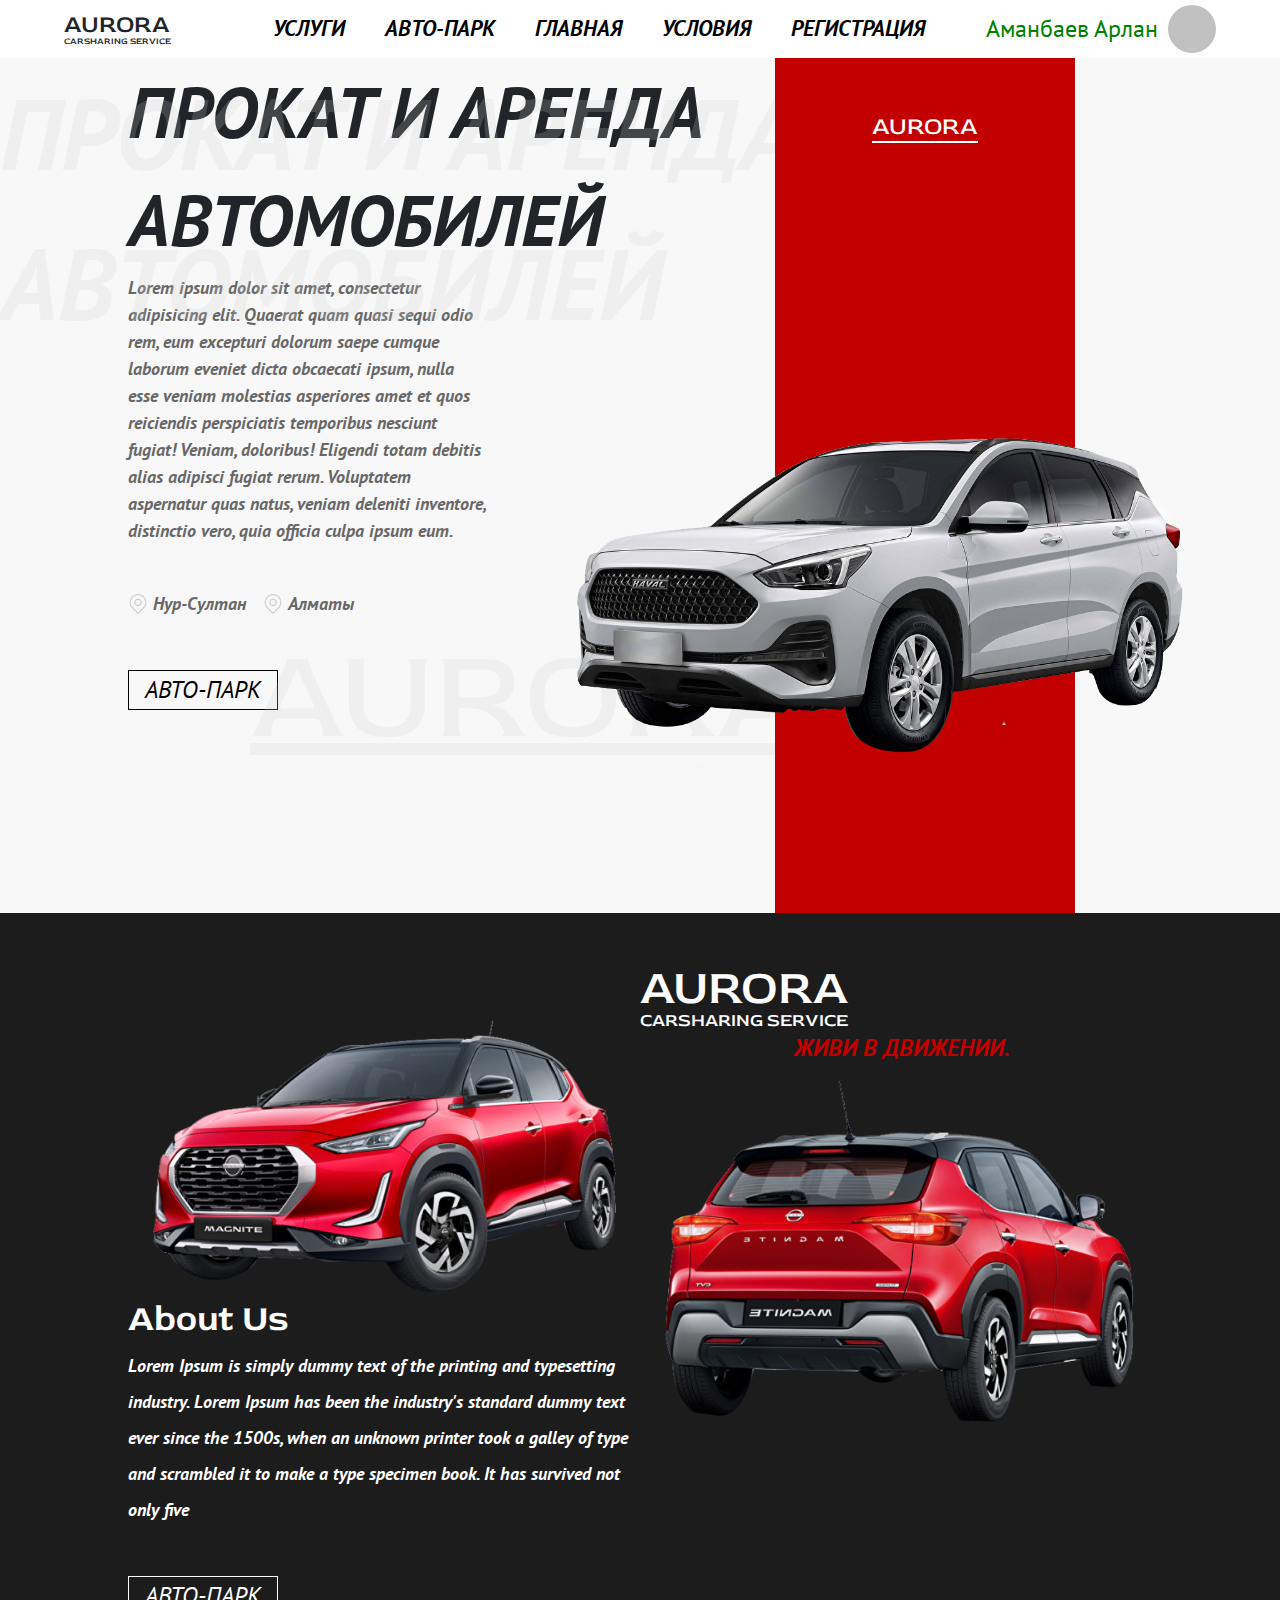
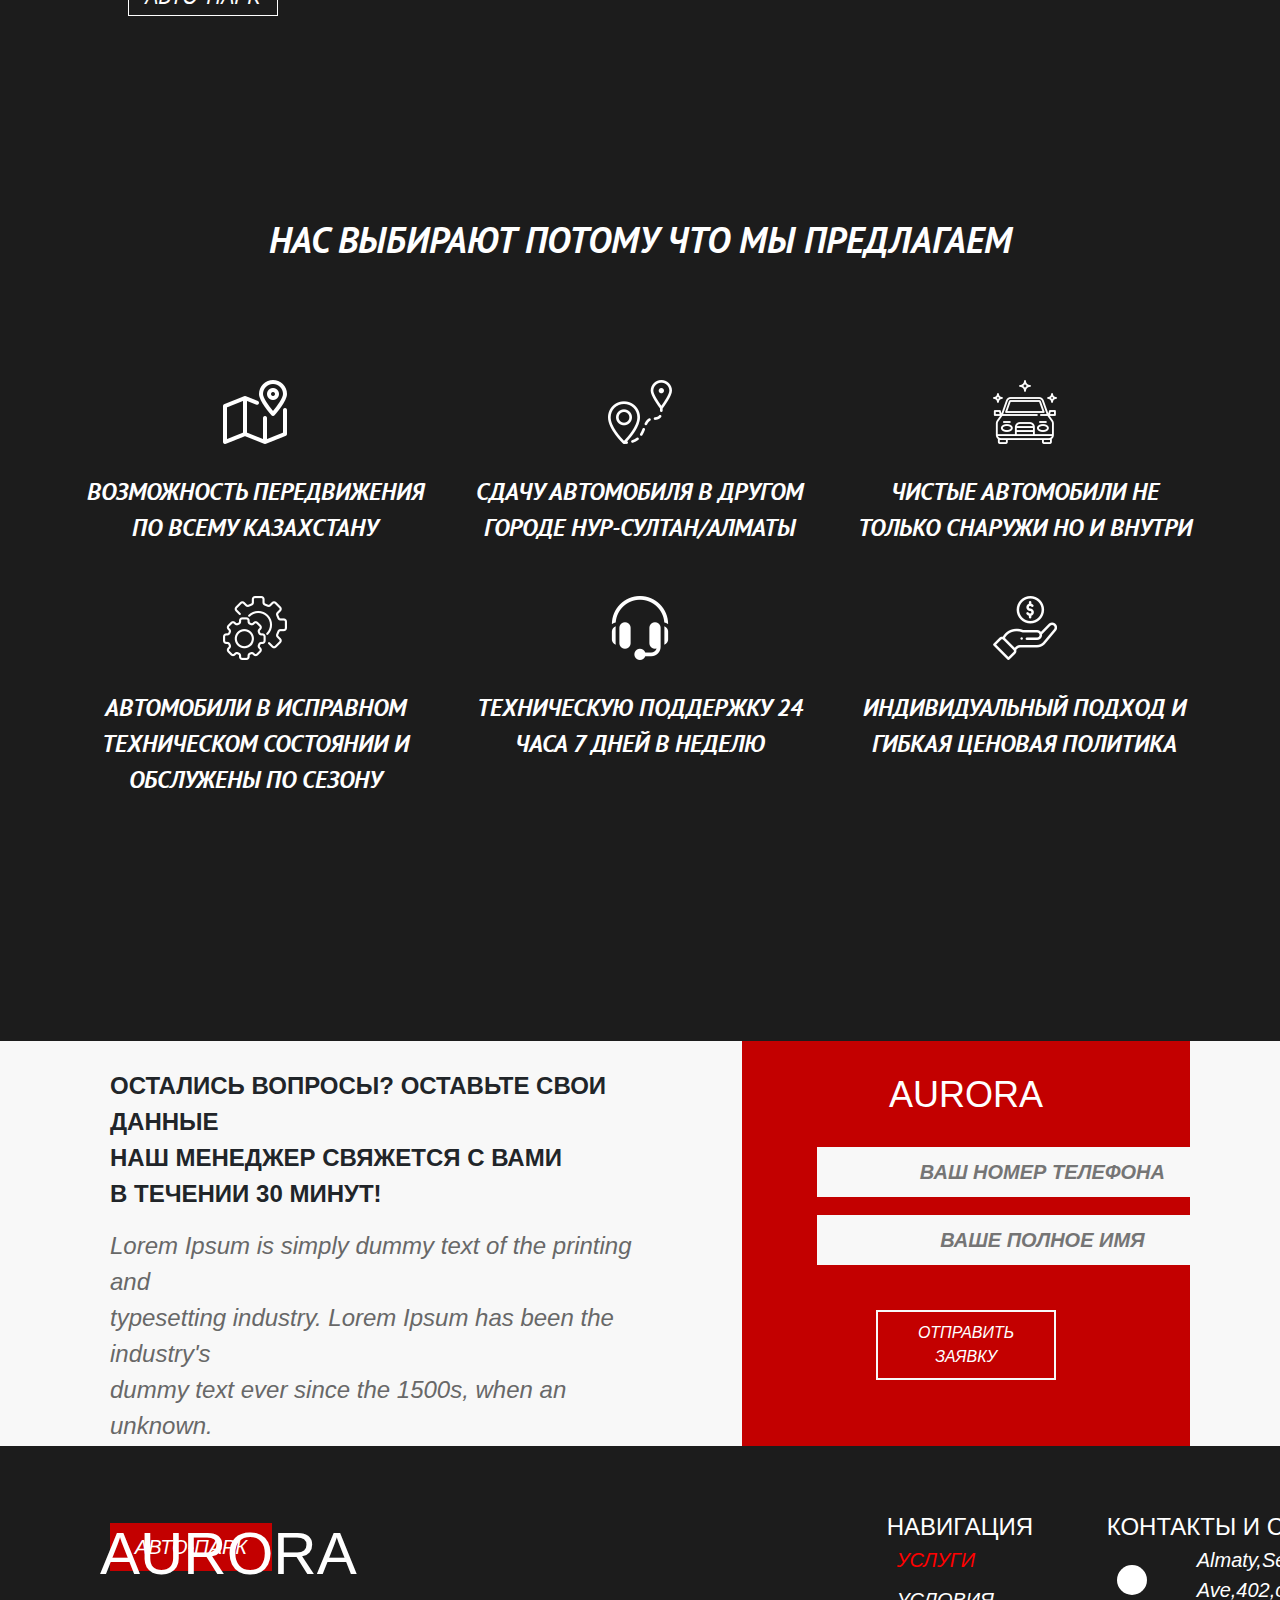
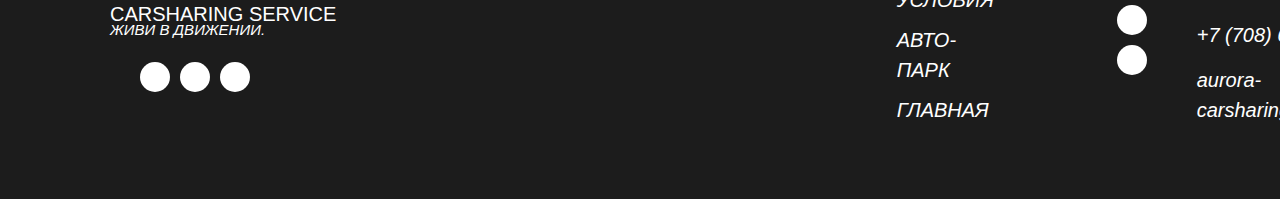
==== commit 325403ca: "Add files via upload" ====
--- a/index.html
+++ b/index.html
@@ -27,38 +27,29 @@
 </head>
 
 <body>
-
-    <div class="cart">
-
-    </div>
-
     <header class="headerBody">
         <div class="head-footContainer">
             <div class="header">
-
                 <div class="headerLogo" onclick="location.href='index.html'">
                     <span class="logoTitle">AURORA</span>
                     <span class="logoTitle logoSpan">CARSHARING SERVICE</span>
                 </div>
-
                 <div class="headerMenu">
                     <ul class="menuItems">
-                        <a  href = "carSharingService.html" class="menuItem">УСЛУГИ</a>
+                        <a href="carSharingService.html" class="menuItem">УСЛУГИ</a>
                         <a class="menuItem" href='autopark.html'>АВТО-ПАРК</a>
                         <a class="menuItem" href="index.html">ГЛАВНАЯ</a>
-                        <a href  = "carSharingCondition.html" class="menuItem">УСЛОВИЯ</a>
+                        <a href="carSharingCondition.html" class="menuItem">УСЛОВИЯ</a>
+                        <a href="carSharingform.html" class="menuItem">РЕГИСТРАЦИЯ</a>
                     </ul>
                 </div>
-
                 <div class="headerUser">
                     <span class="headerUserName">Аманбаев Арлан</span>
                     <div class="userAvatar"></div>
                 </div>
-
             </div>
         </div>
     </header>
-
     <div class="introBackground">
         <span class="backgroundSpan">ПРОКАТ И АРЕНДА АВТОМОБИЛЕЙ</span>
         <span class="backgroundLogo">AURORA</span>
@@ -70,13 +61,14 @@
                             ПРОКАТ И АРЕНДА <br> АВТОМОБИЛЕЙ
                         </span>
                         <span class="introText">
-                            Уважаемые арендаторы авто, для Вас мы добавили новые выгодные условия!
-
-При аренде от 5 дней выезд в  Боровое и Караганду БЕСПЛАТНО.
-
-При аренде от 10 дней выезд дополнительно в Павлодар, Петропавловск и Балхаш БЕСПЛАТНО.
-
-При аренде от 20 дней выезд дополнительно в Костанай и Семей также БЕСПЛАТНО.
+                            Lorem ipsum dolor sit amet, consectetur adipisicing elit. Quaerat quam quasi sequi odio rem,
+                            eum
+                            excepturi dolorum saepe cumque laborum eveniet dicta obcaecati ipsum, nulla esse veniam
+                            molestias asperiores amet et quos reiciendis perspiciatis temporibus nesciunt fugiat!
+                            Veniam,
+                            doloribus! Eligendi totam debitis alias adipisci fugiat rerum. Voluptatem aspernatur quas
+                            natus,
+                            veniam deleniti inventore, distinctio vero, quia officia culpa ipsum eum.
                         </span>
                         <div class="cities">
                             <img src="./media/icons/geo.png" alt="" class="geoIcon"><span
@@ -84,15 +76,9 @@
                             <img src="./media/icons/geo.png" alt="" class="geoIcon"><span
                                 class="introCity">Алматы</span>
                         </div>
-                        <button class="blackButton" onclick="location.href='autopark.html'">АВТО-ПАРК</button>
-                    </div>
-
-
-
-
-
-                </div>
-
+                        <button class="blackButton">АВТО-ПАРК</button>
+                    </div>
+                </div>
                 <div class="introIllustartions">
                     <div class="redLine">
                         <div class="redLineLogoBody">
@@ -100,14 +86,9 @@
                         </div>
                         <img src="media/cars/intro_car.png" alt="" class="introCar">
                     </div>
-
-
-
-                </div>
-            </div>
-        </div>
-
-
+                </div>
+            </div>
+        </div>
         <div class="aboutUsBlock">
             <div class="Container">
                 <div class="aboutUsContentBody">
@@ -120,7 +101,7 @@
                             dummy text ever since the 1500s, when an unknown
                             printer took a galley of type and scrambled it to make
                             a type specimen book. It has survived not only five </span>
-                        <button class="whiteButton" onclick="location.href='autopark.html'">АВТО-ПАРК</button>
+                        <button class="whiteButton">АВТО-ПАРК</button>
                     </div>
                     <div class="aboutUsRightBox">
                         <div class="headerLogo aboutUsLogo" style="margin-top: 10%">
@@ -135,11 +116,8 @@
                 </div>
             </div>
         </div>
-
-
         <div class="whyUsBlock">
             <span class="whyUsTitle">НАС ВЫБИРАЮТ ПОТОМУ ЧТО МЫ ПРЕДЛАГАЕМ </span>
-
             <div class="whyUsBlocks">
                 <div class="whyUsBox">
                     <img class='whyUsBlockImg' src="./media/icons/map.png" alt="">
@@ -171,49 +149,39 @@
                 <div class="whyUsBox">
                     <img class='whyUsBlockImg' src="./media/icons/hand.png" alt="">
                     <span class="whyUsBlockSpan">ИНДИВИДУАЛЬНЫЙ ПОДХОД
-                            И ГИБКАЯ ЦЕНОВАЯ
-                            ПОЛИТИКА</span>
-                </div>
-            </div>
-        </div>
-
-
+                        И ГИБКАЯ ЦЕНОВАЯ
+                        ПОЛИТИКА</span>
+                </div>
+            </div>
+        </div>
         <div class="mainend">
             <div class="questions">
-                <p class="p1"><b>ОСТАЛИСЬ ВОПРОСЫ? ОСТАВЬТЕ СВОИ ДАННЫЕ <br>
+                <p class="p1"><b>ОСТАЛИСЬ ВОПРОСЫ? ОСТАВЬТЕ СВОИ
+                        ДАННЫЕ <br>
                         НАШ МЕНЕДЖЕР СВЯЖЕТСЯ С ВАМИ<br>
                         В ТЕЧЕНИИ 30 МИНУТ!</b>
-    
                 </p>
                 <p class="p2"><i>Lorem Ipsum is simply dummy text of the printing and <br>
                         typesetting industry. Lorem Ipsum has been the industry's<br>
                         dummy text ever since the 1500s, when an unknown.</i>
-    
                 </p>
-                <button class="autopbtn" onclick="location.href='autopark.html'"><i>АВТО-ПАРК</i> </button>
-            </div>
-    
+                <button class="autopbtn"><i>АВТО-ПАРК</i> </button>
+            </div>
             <div class="request">
-    
                 <div class="rinner">
                     <p class="aurora">AURORA</p>
                     <input type="text" class="input" placeholder="ВАШ НОМЕР ТЕЛЕФОНА"><br>
                     <input type="text" class="input" placeholder="ВАШЕ ПОЛНОЕ ИМЯ"><br>
                     <button class="rbtn">ОТПРАВИТЬ ЗАЯВКУ</button>
                 </div>
-    
-            </div>
-        </div>
-
-
-
-        <div  class="black">
+            </div>
+        </div>
+        <div class="black">
             <div class="first">
                 <div class="h1_h3">
                     <p class="big">AURORA</p>
-                    <p class="medium">CARSHARING SERVICE</p> 
-                </div>
-            
+                    <p class="medium">CARSHARING SERVICE</p>
+                </div>
                 <p class="small">ЖИВИ В ДВИЖЕНИИ.</p>
                 <div class="logo">
                     <div class="insta_white">
@@ -225,17 +193,16 @@
                     <div class="twit_white">
                         <img class="twit" src="./media/img/twitter (1).png" alt="">
                     </div>
-                    
                 </div>
             </div>
             <div class="navigate">
                 <p class="navigation">НАВИГАЦИЯ</p>
                 <div class="ssylki">
                     <ul class="otmena_tochek">
-                        <li class="usluga"><a class="red"  href="№">УСЛУГИ</a></li>
-                        <li class="uslovia"><a class="white"   href="#">УСЛОВИЯ</a></li>
-                        <li class="avto_park"><a class="white"  href="#">АВТО-ПАРК</a></li>
-                        <li class="glavnaya"><a class="white"  href="#">ГЛАВНАЯ</a></li>
+                        <li class="usluga"><a class="red" href="№">УСЛУГИ</a></li>
+                        <li class="uslovia"><a class="white" href="#">УСЛОВИЯ</a></li>
+                        <li class="avto_park"><a class="white" href="#">АВТО-ПАРК</a></li>
+                        <li class="glavnaya"><a class="white" href="#">ГЛАВНАЯ</a></li>
                     </ul>
                 </div>
             </div>
@@ -252,7 +219,6 @@
                         <div class="post_white">
                             <img class="post" src="./media/img/mail.png" alt="">
                         </div>
-                        
                     </div>
                     <ul class="vse_dannye">
                         <li class="mesto">Almaty,Seifullina Ave,402,office 322</li>
@@ -261,11 +227,12 @@
                     </ul>
                 </div>
             </div>
-            <iframe  src="https://yandex.ru/map-widget/v1/?um=constructor%3Aac625a8419bfc5564fcfa5083b0fc7af624daf5daecb3460c1b9795e56455622&amp;source=constructor" width="350" height="200" frameborder="0"></iframe>
+            <iframe
+                src="https://yandex.ru/map-widget/v1/?um=constructor:ac625a8419bfc5564fcfa5083b0fc7af624daf5daecb3460c1b9795e56455622&amp;source=constructor"
+                width="350" height="200" frameborder="0"></iframe>
         </div>
     </div>
     </div>
-
 </body>
 
 </html>